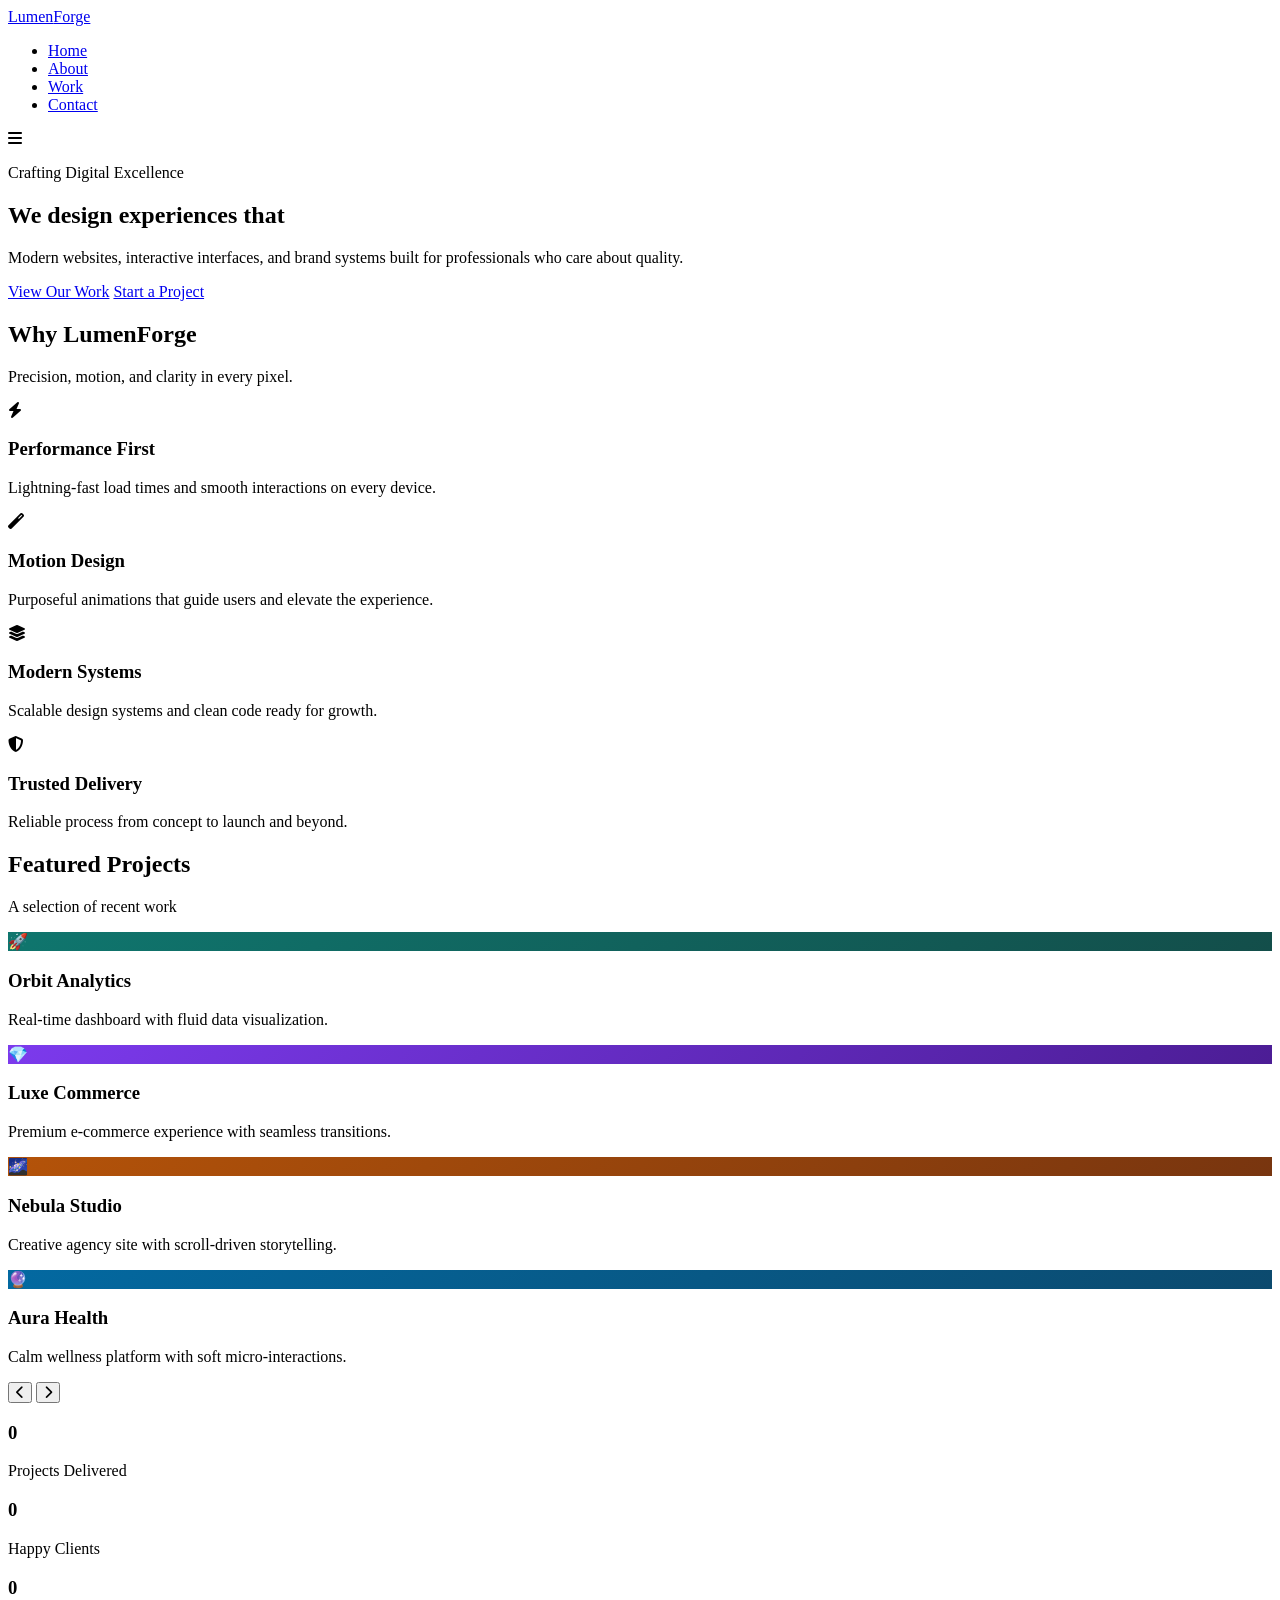
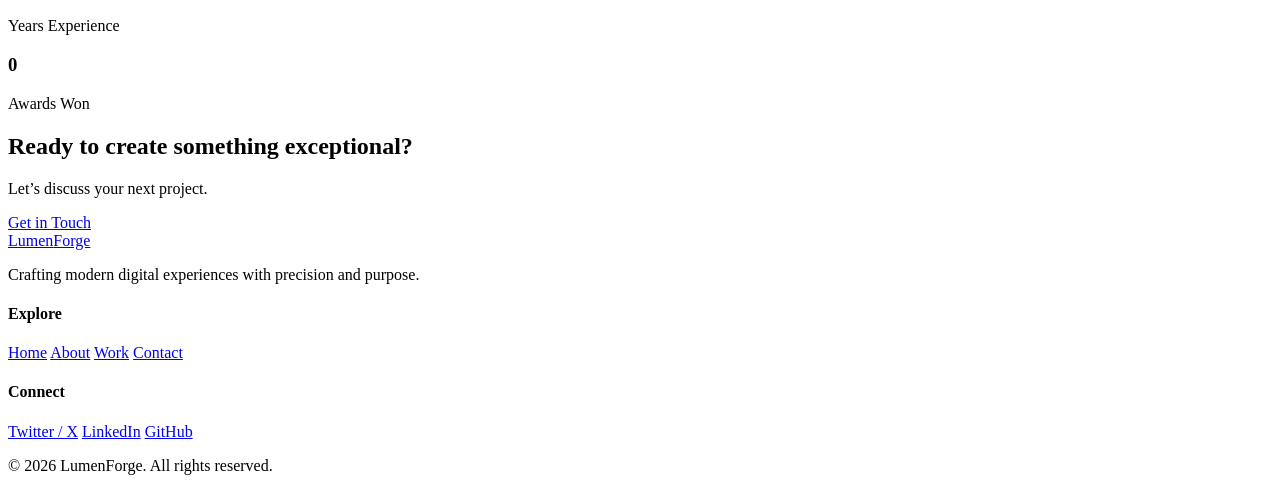
==== index.html @ b7b3cd1a "Add initial index.html file with site structure" ====
<!DOCTYPE html>
<html lang="en">
<head>
  <meta charset="UTF-8">
  <meta name="viewport" content="width=device-width, initial-scale=1.0">
  <title>LumenForge | Digital Experiences</title>
  <link rel="stylesheet" href="css/style.css">
  <link rel="stylesheet" href="https://cdnjs.cloudflare.com/ajax/libs/font-awesome/6.5.0/css/all.min.css">
  <script src="https://code.jquery.com/jquery-3.7.1.min.js"></script>
</head>
<body>

  <!-- NAVBAR -->
  <nav class="navbar">
    <div class="container nav-container">
      <a href="index.html" class="logo">Lumen<span>Forge</span></a>
      <ul class="nav-links">
        <li><a href="index.html" class="active">Home</a></li>
        <li><a href="about.html">About</a></li>
        <li><a href="work.html">Work</a></li>
        <li><a href="contact.html">Contact</a></li>
      </ul>
      <div class="hamburger"><i class="fas fa-bars"></i></div>
    </div>
  </nav>

  <!-- HERO -->
  <section class="hero">
    <div class="hero-bg"></div>
    <div class="container hero-content">
      <p class="hero-badge">Crafting Digital Excellence</p>
      <h1 class="typing-text">We design experiences that <span id="typed"></span></h1>
      <p class="hero-sub">Modern websites, interactive interfaces, and brand systems built for professionals who care about quality.</p>
      <div class="hero-btns">
        <a href="work.html" class="btn btn-primary">View Our Work</a>
        <a href="contact.html" class="btn btn-outline">Start a Project</a>
      </div>
    </div>
  </section>

  <!-- FEATURES -->
  <section class="features section">
    <div class="container">
      <div class="section-header">
        <h2>Why LumenForge</h2>
        <p>Precision, motion, and clarity in every pixel.</p>
      </div>
      <div class="features-grid">
        <div class="feature-card" data-aos>
          <div class="icon"><i class="fas fa-bolt"></i></div>
          <h3>Performance First</h3>
          <p>Lightning-fast load times and smooth interactions on every device.</p>
        </div>
        <div class="feature-card" data-aos>
          <div class="icon"><i class="fas fa-magic"></i></div>
          <h3>Motion Design</h3>
          <p>Purposeful animations that guide users and elevate the experience.</p>
        </div>
        <div class="feature-card" data-aos>
          <div class="icon"><i class="fas fa-layer-group"></i></div>
          <h3>Modern Systems</h3>
          <p>Scalable design systems and clean code ready for growth.</p>
        </div>
        <div class="feature-card" data-aos>
          <div class="icon"><i class="fas fa-shield-alt"></i></div>
          <h3>Trusted Delivery</h3>
          <p>Reliable process from concept to launch and beyond.</p>
        </div>
      </div>
    </div>
  </section>

  <!-- CAROUSEL 1 - Featured Work -->
  <section class="carousel-section section">
    <div class="container">
      <div class="section-header">
        <h2>Featured Projects</h2>
        <p>A selection of recent work</p>
      </div>
      <div class="carousel-wrapper">
        <div class="carousel" id="homeCarousel">
          <div class="carousel-track">
            <div class="carousel-slide">
              <div class="slide-img" style="background: linear-gradient(135deg,#0f766e,#134e4a);">🚀</div>
              <div class="slide-content">
                <h3>Orbit Analytics</h3>
                <p>Real-time dashboard with fluid data visualization.</p>
              </div>
            </div>
            <div class="carousel-slide">
              <div class="slide-img" style="background: linear-gradient(135deg,#7c3aed,#4c1d95);">💎</div>
              <div class="slide-content">
                <h3>Luxe Commerce</h3>
                <p>Premium e-commerce experience with seamless transitions.</p>
              </div>
            </div>
            <div class="carousel-slide">
              <div class="slide-img" style="background: linear-gradient(135deg,#b45309,#78350f);">🌌</div>
              <div class="slide-content">
                <h3>Nebula Studio</h3>
                <p>Creative agency site with scroll-driven storytelling.</p>
              </div>
            </div>
            <div class="carousel-slide">
              <div class="slide-img" style="background: linear-gradient(135deg,#0369a1,#0c4a6e);">🔮</div>
              <div class="slide-content">
                <h3>Aura Health</h3>
                <p>Calm wellness platform with soft micro-interactions.</p>
              </div>
            </div>
          </div>
        </div>
        <button class="carousel-btn prev" id="prevBtn"><i class="fas fa-chevron-left"></i></button>
        <button class="carousel-btn next" id="nextBtn"><i class="fas fa-chevron-right"></i></button>
      </div>
    </div>
  </section>

  <!-- STATS -->
  <section class="stats section">
    <div class="container stats-grid">
      <div class="stat-item">
        <h3 class="counter" data-target="120">0</h3>
        <p>Projects Delivered</p>
      </div>
      <div class="stat-item">
        <h3 class="counter" data-target="48">0</h3>
        <p>Happy Clients</p>
      </div>
      <div class="stat-item">
        <h3 class="counter" data-target="8">0</h3>
        <p>Years Experience</p>
      </div>
      <div class="stat-item">
        <h3 class="counter" data-target="24">0</h3>
        <p>Awards Won</p>
      </div>
    </div>
  </section>

  <!-- CTA -->
  <section class="cta section">
    <div class="container">
      <h2>Ready to create something exceptional?</h2>
      <p>Let’s discuss your next project.</p>
      <a href="contact.html" class="btn btn-primary">Get in Touch</a>
    </div>
  </section>

  <!-- FOOTER -->
  <footer class="footer">
    <div class="container footer-grid">
      <div>
        <a href="index.html" class="logo">Lumen<span>Forge</span></a>
        <p>Crafting modern digital experiences with precision and purpose.</p>
      </div>
      <div>
        <h4>Explore</h4>
        <a href="index.html">Home</a>
        <a href="about.html">About</a>
        <a href="work.html">Work</a>
        <a href="contact.html">Contact</a>
      </div>
      <div>
        <h4>Connect</h4>
        <a href="#">Twitter / X</a>
        <a href="#">LinkedIn</a>
        <a href="#">GitHub</a>
      </div>
    </div>
    <div class="footer-bottom">
      <p>© 2026 LumenForge. All rights reserved.</p>
    </div>
  </footer>

  <script src="js/main.js"></script>
</body>
</html>
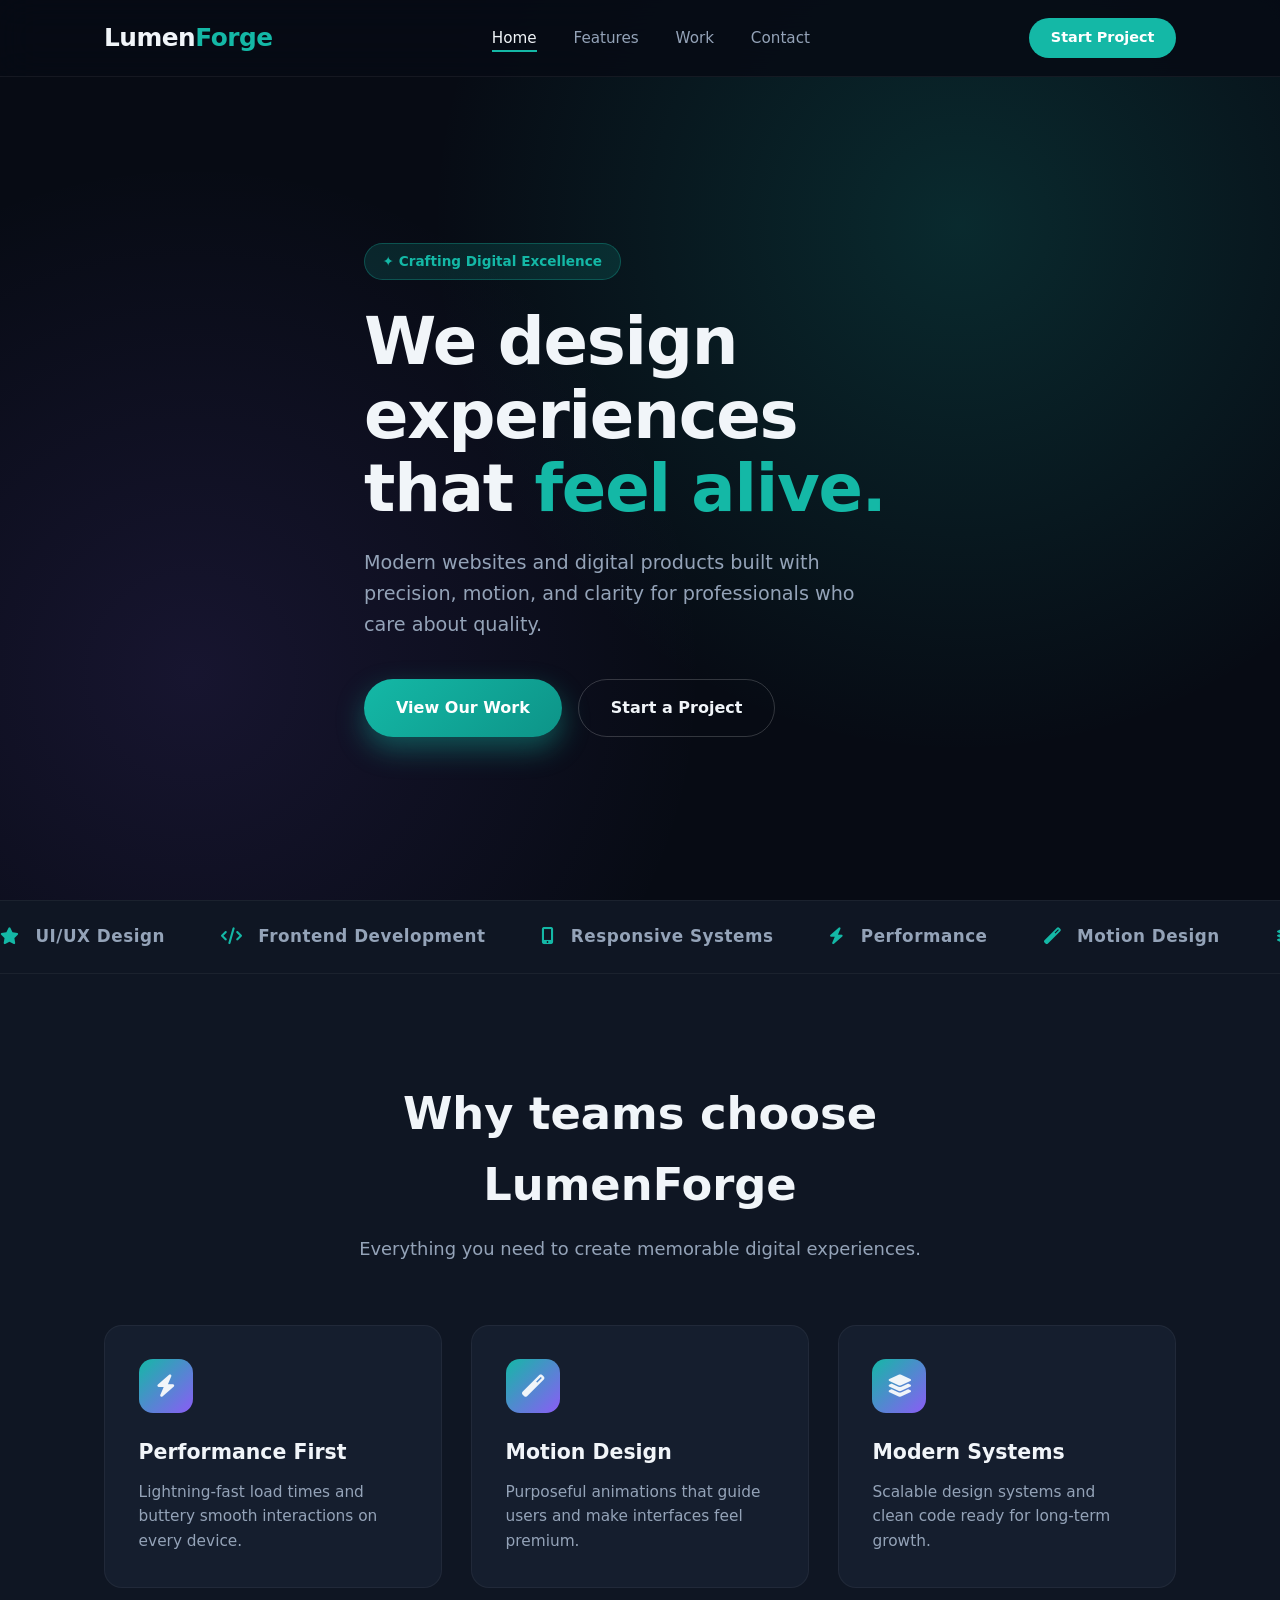
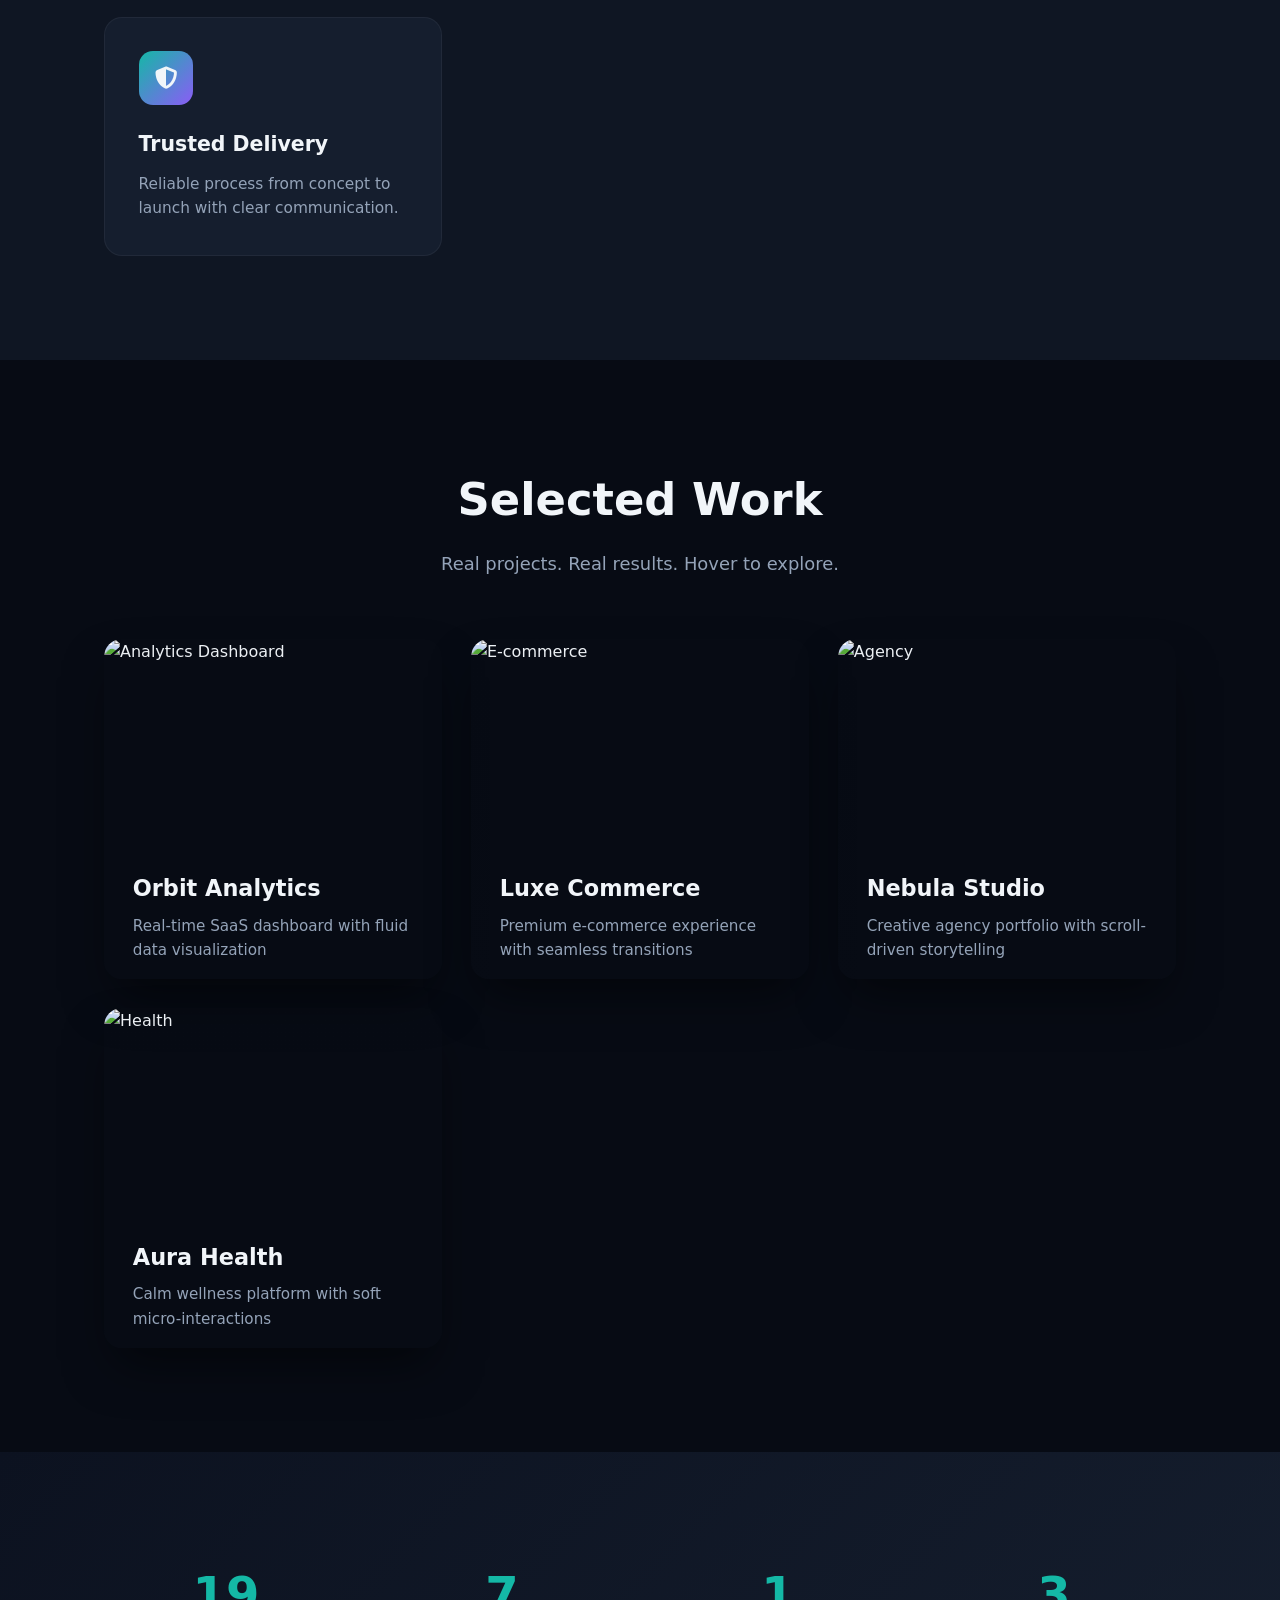
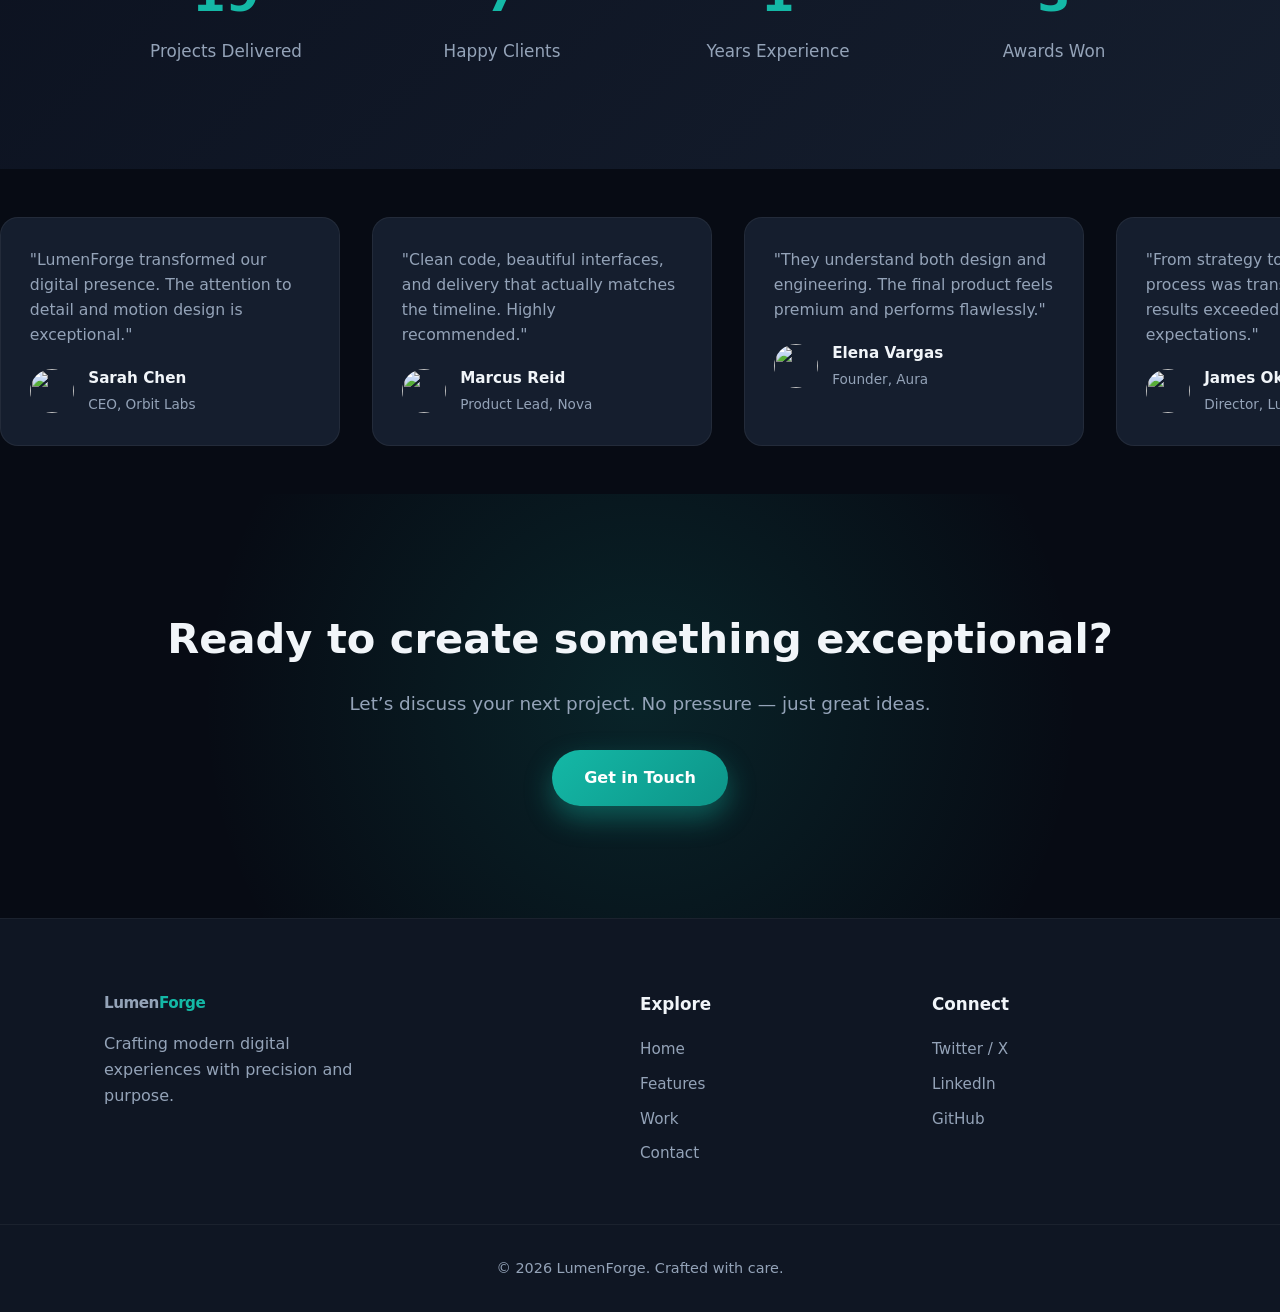
==== commit 8f0003a4: "Refactor index.html for improved layout and content Updated navbar links to use anchor tags and adde" ====
--- a/index.html
+++ b/index.html
@@ -4,114 +4,392 @@
   <meta charset="UTF-8">
   <meta name="viewport" content="width=device-width, initial-scale=1.0">
   <title>LumenForge | Digital Experiences</title>
-  <link rel="stylesheet" href="css/style.css">
   <link rel="stylesheet" href="https://cdnjs.cloudflare.com/ajax/libs/font-awesome/6.5.0/css/all.min.css">
   <script src="https://code.jquery.com/jquery-3.7.1.min.js"></script>
+  <style>
+    /* ===== RESET & VARIABLES ===== */
+    * { margin: 0; padding: 0; box-sizing: border-box; }
+    :root {
+      --bg: #070b14;
+      --bg-alt: #0f1623;
+      --card: #151e2e;
+      --text: #f1f5f9;
+      --muted: #94a3b8;
+      --primary: #14b8a6;
+      --primary-dark: #0f766e;
+      --accent: #f59e0b;
+      --purple: #8b5cf6;
+      --radius: 18px;
+      --shadow: 0 25px 50px -12px rgba(0,0,0,0.55);
+      --transition: all 0.4s cubic-bezier(0.4, 0, 0.2, 1);
+    }
+    html { scroll-behavior: smooth; }
+    body {
+      font-family: 'Segoe UI', system-ui, -apple-system, sans-serif;
+      background: var(--bg);
+      color: var(--text);
+      line-height: 1.6;
+      overflow-x: hidden;
+    }
+    .container { max-width: 1200px; margin: 0 auto; padding: 0 5%; }
+    a { text-decoration: none; color: inherit; }
+    img { max-width: 100%; display: block; }
+
+    /* ===== NAVBAR ===== */
+    .navbar {
+      position: fixed; top: 0; width: 100%; z-index: 1000;
+      background: rgba(7,11,20,0.85); backdrop-filter: blur(18px);
+      border-bottom: 1px solid rgba(255,255,255,0.06);
+      padding: 1.1rem 0; transition: var(--transition);
+    }
+    .nav-container { display: flex; justify-content: space-between; align-items: center; }
+    .logo { font-size: 1.55rem; font-weight: 700; letter-spacing: -0.5px; }
+    .logo span { color: var(--primary); }
+    .nav-links { display: flex; gap: 2.3rem; list-style: none; }
+    .nav-links a {
+      color: var(--muted); font-weight: 500; transition: var(--transition);
+      position: relative; font-size: 0.95rem;
+    }
+    .nav-links a:hover, .nav-links a.active { color: var(--text); }
+    .nav-links a::after {
+      content: ''; position: absolute; bottom: -5px; left: 0;
+      width: 0; height: 2px; background: var(--primary); transition: width 0.3s ease;
+    }
+    .nav-links a:hover::after, .nav-links a.active::after { width: 100%; }
+    .nav-cta {
+      background: var(--primary); color: #fff; padding: 0.55rem 1.35rem;
+      border-radius: 50px; font-weight: 600; font-size: 0.9rem;
+      transition: var(--transition);
+    }
+    .nav-cta:hover { background: var(--primary-dark); transform: translateY(-2px); }
+
+    /* ===== HERO ===== */
+    .hero {
+      min-height: 100vh; display: flex; align-items: center;
+      position: relative; overflow: hidden; padding-top: 80px;
+    }
+    .hero-bg {
+      position: absolute; inset: 0;
+      background: 
+        radial-gradient(circle at 75% 25%, rgba(20,184,166,0.18), transparent 45%),
+        radial-gradient(circle at 15% 75%, rgba(139,92,246,0.12), transparent 40%);
+    }
+    .hero-content { position: relative; z-index: 2; max-width: 680px; }
+    .hero-badge {
+      display: inline-block; background: rgba(20,184,166,0.15); color: var(--primary);
+      padding: 0.4rem 1.1rem; border-radius: 50px; font-size: 0.85rem; font-weight: 600;
+      margin-bottom: 1.6rem; border: 1px solid rgba(20,184,166,0.3);
+      animation: fadeUp 0.8s ease forwards;
+    }
+    .hero h1 {
+      font-size: clamp(2.7rem, 6vw, 4.1rem); font-weight: 800; line-height: 1.12;
+      margin-bottom: 1.4rem; letter-spacing: -1.2px;
+      animation: fadeUp 0.8s ease 0.15s forwards; opacity: 0;
+    }
+    .hero h1 span { color: var(--primary); }
+    .hero-sub {
+      font-size: 1.2rem; color: var(--muted); margin-bottom: 2.4rem; max-width: 520px;
+      animation: fadeUp 0.8s ease 0.3s forwards; opacity: 0;
+    }
+    .hero-btns {
+      display: flex; gap: 1rem; flex-wrap: wrap;
+      animation: fadeUp 0.8s ease 0.45s forwards; opacity: 0;
+    }
+    .btn {
+      display: inline-flex; align-items: center; gap: 0.5rem;
+      padding: 0.95rem 2rem; border-radius: 50px; font-weight: 600;
+      font-size: 1rem; transition: var(--transition); border: none; cursor: pointer;
+    }
+    .btn-primary {
+      background: linear-gradient(135deg, var(--primary), #0d9488);
+      color: #fff; box-shadow: 0 12px 28px rgba(20,184,166,0.4);
+    }
+    .btn-primary:hover { transform: translateY(-4px); box-shadow: 0 18px 35px rgba(20,184,166,0.5); }
+    .btn-outline {
+      background: transparent; color: var(--text);
+      border: 1.5px solid rgba(255,255,255,0.18);
+    }
+    .btn-outline:hover { border-color: var(--primary); color: var(--primary); transform: translateY(-4px); }
+
+    /* ===== MARQUEE ===== */
+    .marquee-section {
+      background: var(--bg-alt); padding: 1.4rem 0; overflow: hidden;
+      border-top: 1px solid rgba(255,255,255,0.05);
+      border-bottom: 1px solid rgba(255,255,255,0.05);
+    }
+    .marquee {
+      display: flex; white-space: nowrap; animation: marquee 28s linear infinite;
+    }
+    .marquee span {
+      font-size: 1.05rem; font-weight: 600; color: var(--muted);
+      margin-right: 3.5rem; letter-spacing: 0.5px;
+    }
+    .marquee span i { color: var(--primary); margin-right: 0.6rem; }
+    @keyframes marquee {
+      0% { transform: translateX(0); }
+      100% { transform: translateX(-50%); }
+    }
+
+    /* ===== SECTIONS ===== */
+    .section { padding: 6.5rem 0; }
+    .section-header { text-align: center; max-width: 620px; margin: 0 auto 3.8rem; }
+    .section-header h2 { font-size: clamp(2rem, 4vw, 2.8rem); margin-bottom: 0.9rem; }
+    .section-header p { color: var(--muted); font-size: 1.12rem; }
+
+    /* ===== FEATURES ===== */
+    .features { background: var(--bg-alt); }
+    .features-grid {
+      display: grid; grid-template-columns: repeat(auto-fit, minmax(260px, 1fr)); gap: 1.8rem;
+    }
+    .feature-card {
+      background: var(--card); padding: 2.1rem; border-radius: var(--radius);
+      border: 1px solid rgba(255,255,255,0.05); transition: var(--transition);
+      position: relative; overflow: hidden;
+    }
+    .feature-card::before {
+      content: ''; position: absolute; inset: 0;
+      background: linear-gradient(135deg, rgba(20,184,166,0.08), transparent);
+      opacity: 0; transition: opacity 0.4s;
+    }
+    .feature-card:hover {
+      transform: translateY(-12px); border-color: rgba(20,184,166,0.4);
+      box-shadow: var(--shadow);
+    }
+    .feature-card:hover::before { opacity: 1; }
+    .feature-card .icon {
+      width: 54px; height: 54px; background: linear-gradient(135deg, var(--primary), var(--purple));
+      border-radius: 14px; display: flex; align-items: center; justify-content: center;
+      font-size: 1.4rem; margin-bottom: 1.4rem;
+    }
+    .feature-card h3 { margin-bottom: 0.7rem; font-size: 1.28rem; }
+    .feature-card p { color: var(--muted); font-size: 0.96rem; }
+
+    /* ===== PROJECTS WITH IMAGE HOVER ===== */
+    .projects-grid {
+      display: grid; grid-template-columns: repeat(auto-fit, minmax(300px, 1fr)); gap: 1.8rem;
+    }
+    .project-card {
+      border-radius: var(--radius); overflow: hidden; position: relative;
+      height: 340px; cursor: pointer; box-shadow: var(--shadow);
+    }
+    .project-card img {
+      width: 100%; height: 100%; object-fit: cover;
+      transition: transform 0.7s cubic-bezier(0.4, 0, 0.2, 1);
+    }
+    .project-card:hover img { transform: scale(1.12); }
+    .project-overlay {
+      position: absolute; inset: 0;
+      background: linear-gradient(to top, rgba(7,11,20,0.92) 0%, rgba(7,11,20,0.3) 50%, transparent 100%);
+      display: flex; flex-direction: column; justify-content: flex-end;
+      padding: 1.8rem; transition: var(--transition);
+    }
+    .project-card:hover .project-overlay {
+      background: linear-gradient(to top, rgba(7,11,20,0.95) 0%, rgba(20,184,166,0.25) 60%, transparent 100%);
+    }
+    .project-overlay h3 { font-size: 1.4rem; margin-bottom: 0.4rem; transform: translateY(12px); transition: var(--transition); }
+    .project-overlay p { color: var(--muted); font-size: 0.95rem; transform: translateY(12px); transition: var(--transition); }
+    .project-card:hover .project-overlay h3,
+    .project-card:hover .project-overlay p { transform: translateY(0); }
+
+    /* ===== STATS ===== */
+    .stats {
+      background: linear-gradient(135deg, #0c1220, #151e2e);
+      position: relative; overflow: hidden;
+    }
+    .stats-grid {
+      display: grid; grid-template-columns: repeat(4, 1fr); gap: 2rem; text-align: center;
+    }
+    .stat-item h3 {
+      font-size: 3rem; color: var(--primary); margin-bottom: 0.35rem;
+      font-weight: 800;
+    }
+    .stat-item p { color: var(--muted); font-size: 1.05rem; }
+
+    /* ===== TESTIMONIAL MARQUEE ===== */
+    .testimonial-marquee {
+      background: var(--bg); padding: 3rem 0; overflow: hidden;
+    }
+    .testimonial-track {
+      display: flex; gap: 2rem; animation: marquee 40s linear infinite;
+    }
+    .testimonial-card {
+      min-width: 340px; background: var(--card); padding: 1.8rem;
+      border-radius: var(--radius); border: 1px solid rgba(255,255,255,0.06);
+    }
+    .testimonial-card p { color: var(--muted); margin-bottom: 1.2rem; font-size: 0.98rem; }
+    .testimonial-author { display: flex; align-items: center; gap: 0.9rem; }
+    .testimonial-author img {
+      width: 44px; height: 44px; border-radius: 50%; object-fit: cover;
+    }
+    .testimonial-author strong { display: block; font-size: 0.95rem; }
+    .testimonial-author span { color: var(--muted); font-size: 0.85rem; }
+
+    /* ===== CTA ===== */
+    .cta {
+      text-align: center;
+      background: radial-gradient(circle at center, rgba(20,184,166,0.14), transparent 65%);
+      padding: 7rem 0;
+    }
+    .cta h2 { font-size: 2.6rem; margin-bottom: 1rem; }
+    .cta p { color: var(--muted); margin-bottom: 2rem; font-size: 1.15rem; }
+
+    /* ===== FOOTER ===== */
+    .footer {
+      background: var(--bg-alt); padding: 4.5rem 0 2rem;
+      border-top: 1px solid rgba(255,255,255,0.05);
+    }
+    .footer-grid {
+      display: grid; grid-template-columns: 2fr 1fr 1fr; gap: 3rem; margin-bottom: 3rem;
+    }
+    .footer h4 { margin-bottom: 1.2rem; font-size: 1.05rem; }
+    .footer a {
+      display: block; color: var(--muted); margin-bottom: 0.65rem;
+      transition: var(--transition); font-size: 0.95rem;
+    }
+    .footer a:hover { color: var(--primary); }
+    .footer-bottom {
+      text-align: center; padding-top: 2rem;
+      border-top: 1px solid rgba(255,255,255,0.05);
+      color: var(--muted); font-size: 0.9rem;
+    }
+
+    /* ===== ANIMATIONS ===== */
+    @keyframes fadeUp {
+      from { opacity: 0; transform: translateY(35px); }
+      to { opacity: 1; transform: translateY(0); }
+    }
+    .fade-up { opacity: 0; transform: translateY(40px); transition: 0.8s ease; }
+    .fade-up.visible { opacity: 1; transform: translateY(0); }
+
+    /* ===== RESPONSIVE ===== */
+    @media (max-width: 900px) {
+      .nav-links { display: none; }
+      .stats-grid { grid-template-columns: repeat(2, 1fr); gap: 2.5rem; }
+      .footer-grid { grid-template-columns: 1fr 1fr; }
+    }
+    @media (max-width: 600px) {
+      .stats-grid { grid-template-columns: 1fr; }
+      .footer-grid { grid-template-columns: 1fr; }
+      .project-card { height: 280px; }
+    }
+  </style>
 </head>
 <body>
 
   <!-- NAVBAR -->
   <nav class="navbar">
     <div class="container nav-container">
-      <a href="index.html" class="logo">Lumen<span>Forge</span></a>
+      <a href="#" class="logo">Lumen<span>Forge</span></a>
       <ul class="nav-links">
-        <li><a href="index.html" class="active">Home</a></li>
-        <li><a href="about.html">About</a></li>
-        <li><a href="work.html">Work</a></li>
-        <li><a href="contact.html">Contact</a></li>
+        <li><a href="#home" class="active">Home</a></li>
+        <li><a href="#features">Features</a></li>
+        <li><a href="#work">Work</a></li>
+        <li><a href="#contact">Contact</a></li>
       </ul>
-      <div class="hamburger"><i class="fas fa-bars"></i></div>
+      <a href="#contact" class="nav-cta">Start Project</a>
     </div>
   </nav>
 
   <!-- HERO -->
-  <section class="hero">
+  <section class="hero" id="home">
     <div class="hero-bg"></div>
     <div class="container hero-content">
-      <p class="hero-badge">Crafting Digital Excellence</p>
-      <h1 class="typing-text">We design experiences that <span id="typed"></span></h1>
-      <p class="hero-sub">Modern websites, interactive interfaces, and brand systems built for professionals who care about quality.</p>
+      <div class="hero-badge">✦ Crafting Digital Excellence</div>
+      <h1>We design experiences that <span id="typed"></span></h1>
+      <p class="hero-sub">Modern websites and digital products built with precision, motion, and clarity for professionals who care about quality.</p>
       <div class="hero-btns">
-        <a href="work.html" class="btn btn-primary">View Our Work</a>
-        <a href="contact.html" class="btn btn-outline">Start a Project</a>
+        <a href="#work" class="btn btn-primary">View Our Work</a>
+        <a href="#contact" class="btn btn-outline">Start a Project</a>
       </div>
     </div>
   </section>
 
+  <!-- MARQUEE -->
+  <div class="marquee-section">
+    <div class="marquee">
+      <span><i class="fas fa-star"></i> UI/UX Design</span>
+      <span><i class="fas fa-code"></i> Frontend Development</span>
+      <span><i class="fas fa-mobile-alt"></i> Responsive Systems</span>
+      <span><i class="fas fa-bolt"></i> Performance</span>
+      <span><i class="fas fa-magic"></i> Motion Design</span>
+      <span><i class="fas fa-layer-group"></i> Design Systems</span>
+      <span><i class="fas fa-star"></i> UI/UX Design</span>
+      <span><i class="fas fa-code"></i> Frontend Development</span>
+      <span><i class="fas fa-mobile-alt"></i> Responsive Systems</span>
+      <span><i class="fas fa-bolt"></i> Performance</span>
+      <span><i class="fas fa-magic"></i> Motion Design</span>
+      <span><i class="fas fa-layer-group"></i> Design Systems</span>
+    </div>
+  </div>
+
   <!-- FEATURES -->
-  <section class="features section">
+  <section class="features section" id="features">
     <div class="container">
-      <div class="section-header">
-        <h2>Why LumenForge</h2>
-        <p>Precision, motion, and clarity in every pixel.</p>
+      <div class="section-header fade-up">
+        <h2>Why teams choose LumenForge</h2>
+        <p>Everything you need to create memorable digital experiences.</p>
       </div>
       <div class="features-grid">
-        <div class="feature-card" data-aos>
+        <div class="feature-card fade-up">
           <div class="icon"><i class="fas fa-bolt"></i></div>
           <h3>Performance First</h3>
-          <p>Lightning-fast load times and smooth interactions on every device.</p>
-        </div>
-        <div class="feature-card" data-aos>
+          <p>Lightning-fast load times and buttery smooth interactions on every device.</p>
+        </div>
+        <div class="feature-card fade-up">
           <div class="icon"><i class="fas fa-magic"></i></div>
           <h3>Motion Design</h3>
-          <p>Purposeful animations that guide users and elevate the experience.</p>
-        </div>
-        <div class="feature-card" data-aos>
+          <p>Purposeful animations that guide users and make interfaces feel premium.</p>
+        </div>
+        <div class="feature-card fade-up">
           <div class="icon"><i class="fas fa-layer-group"></i></div>
           <h3>Modern Systems</h3>
-          <p>Scalable design systems and clean code ready for growth.</p>
-        </div>
-        <div class="feature-card" data-aos>
+          <p>Scalable design systems and clean code ready for long-term growth.</p>
+        </div>
+        <div class="feature-card fade-up">
           <div class="icon"><i class="fas fa-shield-alt"></i></div>
           <h3>Trusted Delivery</h3>
-          <p>Reliable process from concept to launch and beyond.</p>
+          <p>Reliable process from concept to launch with clear communication.</p>
         </div>
       </div>
     </div>
   </section>
 
-  <!-- CAROUSEL 1 - Featured Work -->
-  <section class="carousel-section section">
+  <!-- WORK / PROJECTS -->
+  <section class="section" id="work">
     <div class="container">
-      <div class="section-header">
-        <h2>Featured Projects</h2>
-        <p>A selection of recent work</p>
-      </div>
-      <div class="carousel-wrapper">
-        <div class="carousel" id="homeCarousel">
-          <div class="carousel-track">
-            <div class="carousel-slide">
-              <div class="slide-img" style="background: linear-gradient(135deg,#0f766e,#134e4a);">🚀</div>
-              <div class="slide-content">
-                <h3>Orbit Analytics</h3>
-                <p>Real-time dashboard with fluid data visualization.</p>
-              </div>
-            </div>
-            <div class="carousel-slide">
-              <div class="slide-img" style="background: linear-gradient(135deg,#7c3aed,#4c1d95);">💎</div>
-              <div class="slide-content">
-                <h3>Luxe Commerce</h3>
-                <p>Premium e-commerce experience with seamless transitions.</p>
-              </div>
-            </div>
-            <div class="carousel-slide">
-              <div class="slide-img" style="background: linear-gradient(135deg,#b45309,#78350f);">🌌</div>
-              <div class="slide-content">
-                <h3>Nebula Studio</h3>
-                <p>Creative agency site with scroll-driven storytelling.</p>
-              </div>
-            </div>
-            <div class="carousel-slide">
-              <div class="slide-img" style="background: linear-gradient(135deg,#0369a1,#0c4a6e);">🔮</div>
-              <div class="slide-content">
-                <h3>Aura Health</h3>
-                <p>Calm wellness platform with soft micro-interactions.</p>
-              </div>
-            </div>
-          </div>
-        </div>
-        <button class="carousel-btn prev" id="prevBtn"><i class="fas fa-chevron-left"></i></button>
-        <button class="carousel-btn next" id="nextBtn"><i class="fas fa-chevron-right"></i></button>
+      <div class="section-header fade-up">
+        <h2>Selected Work</h2>
+        <p>Real projects. Real results. Hover to explore.</p>
+      </div>
+      <div class="projects-grid">
+        <div class="project-card fade-up">
+          <img src="https://images.unsplash.com/photo-1460925895917-afdab827c52f?w=800&q=80" alt="Analytics Dashboard">
+          <div class="project-overlay">
+            <h3>Orbit Analytics</h3>
+            <p>Real-time SaaS dashboard with fluid data visualization</p>
+          </div>
+        </div>
+        <div class="project-card fade-up">
+          <img src="https://images.unsplash.com/photo-1441986300917-64674bd600d8?w=800&q=80" alt="E-commerce">
+          <div class="project-overlay">
+            <h3>Luxe Commerce</h3>
+            <p>Premium e-commerce experience with seamless transitions</p>
+          </div>
+        </div>
+        <div class="project-card fade-up">
+          <img src="https://images.unsplash.com/photo-1558655146-d09347e92766?w=800&q=80" alt="Agency">
+          <div class="project-overlay">
+            <h3>Nebula Studio</h3>
+            <p>Creative agency portfolio with scroll-driven storytelling</p>
+          </div>
+        </div>
+        <div class="project-card fade-up">
+          <img src="https://images.unsplash.com/photo-1576091160399-112ba8d25d1d?w=800&q=80" alt="Health">
+          <div class="project-overlay">
+            <h3>Aura Health</h3>
+            <p>Calm wellness platform with soft micro-interactions</p>
+          </div>
+        </div>
       </div>
     </div>
   </section>
@@ -119,31 +397,98 @@
   <!-- STATS -->
   <section class="stats section">
     <div class="container stats-grid">
-      <div class="stat-item">
+      <div class="stat-item fade-up">
         <h3 class="counter" data-target="120">0</h3>
         <p>Projects Delivered</p>
       </div>
-      <div class="stat-item">
+      <div class="stat-item fade-up">
         <h3 class="counter" data-target="48">0</h3>
         <p>Happy Clients</p>
       </div>
-      <div class="stat-item">
+      <div class="stat-item fade-up">
         <h3 class="counter" data-target="8">0</h3>
         <p>Years Experience</p>
       </div>
-      <div class="stat-item">
+      <div class="stat-item fade-up">
         <h3 class="counter" data-target="24">0</h3>
         <p>Awards Won</p>
       </div>
     </div>
   </section>
 
-  <!-- CTA -->
-  <section class="cta section">
+  <!-- TESTIMONIAL MARQUEE -->
+  <div class="testimonial-marquee">
+    <div class="testimonial-track">
+      <div class="testimonial-card">
+        <p>"LumenForge transformed our digital presence. The attention to detail and motion design is exceptional."</p>
+        <div class="testimonial-author">
+          <img src="https://images.unsplash.com/photo-1494790108377-be9c29b29330?w=100&q=80" alt="">
+          <div>
+            <strong>Sarah Chen</strong>
+            <span>CEO, Orbit Labs</span>
+          </div>
+        </div>
+      </div>
+      <div class="testimonial-card">
+        <p>"Clean code, beautiful interfaces, and delivery that actually matches the timeline. Highly recommended."</p>
+        <div class="testimonial-author">
+          <img src="https://images.unsplash.com/photo-1507003211169-0a1dd7228f2d?w=100&q=80" alt="">
+          <div>
+            <strong>Marcus Reid</strong>
+            <span>Product Lead, Nova</span>
+          </div>
+        </div>
+      </div>
+      <div class="testimonial-card">
+        <p>"They understand both design and engineering. The final product feels premium and performs flawlessly."</p>
+        <div class="testimonial-author">
+          <img src="https://images.unsplash.com/photo-1573496359142-b8d87734a5a2?w=100&q=80" alt="">
+          <div>
+            <strong>Elena Vargas</strong>
+            <span>Founder, Aura</span>
+          </div>
+        </div>
+      </div>
+      <div class="testimonial-card">
+        <p>"From strategy to launch, the process was transparent and the results exceeded our expectations."</p>
+        <div class="testimonial-author">
+          <img src="https://images.unsplash.com/photo-1472099645785-5658abf4ff4e?w=100&q=80" alt="">
+          <div>
+            <strong>James Okonkwo</strong>
+            <span>Director, Luxe Co</span>
+          </div>
+        </div>
+      </div>
+      <!-- Duplicate for seamless loop -->
+      <div class="testimonial-card">
+        <p>"LumenForge transformed our digital presence. The attention to detail and motion design is exceptional."</p>
+        <div class="testimonial-author">
+          <img src="https://images.unsplash.com/photo-1494790108377-be9c29b29330?w=100&q=80" alt="">
+          <div>
+            <strong>Sarah Chen</strong>
+            <span>CEO, Orbit Labs</span>
+          </div>
+        </div>
+      </div>
+      <div class="testimonial-card">
+        <p>"Clean code, beautiful interfaces, and delivery that actually matches the timeline. Highly recommended."</p>
+        <div class="testimonial-author">
+          <img src="https://images.unsplash.com/photo-1507003211169-0a1dd7228f2d?w=100&q=80" alt="">
+          <div>
+            <strong>Marcus Reid</strong>
+            <span>Product Lead, Nova</span>
+          </div>
+        </div>
+      </div>
+    </div>
+  </div>
+
+  <!-- CTA / CONTACT -->
+  <section class="cta section" id="contact">
     <div class="container">
-      <h2>Ready to create something exceptional?</h2>
-      <p>Let’s discuss your next project.</p>
-      <a href="contact.html" class="btn btn-primary">Get in Touch</a>
+      <h2 class="fade-up">Ready to create something exceptional?</h2>
+      <p class="fade-up">Let’s discuss your next project. No pressure — just great ideas.</p>
+      <a href="mailto:hello@lumenforge.studio" class="btn btn-primary fade-up">Get in Touch</a>
     </div>
   </section>
 
@@ -151,15 +496,15 @@
   <footer class="footer">
     <div class="container footer-grid">
       <div>
-        <a href="index.html" class="logo">Lumen<span>Forge</span></a>
-        <p>Crafting modern digital experiences with precision and purpose.</p>
+        <a href="#" class="logo">Lumen<span>Forge</span></a>
+        <p style="color:var(--muted); margin-top:1rem; max-width:280px;">Crafting modern digital experiences with precision and purpose.</p>
       </div>
       <div>
         <h4>Explore</h4>
-        <a href="index.html">Home</a>
-        <a href="about.html">About</a>
-        <a href="work.html">Work</a>
-        <a href="contact.html">Contact</a>
+        <a href="#home">Home</a>
+        <a href="#features">Features</a>
+        <a href="#work">Work</a>
+        <a href="#contact">Contact</a>
       </div>
       <div>
         <h4>Connect</h4>
@@ -169,10 +514,90 @@
       </div>
     </div>
     <div class="footer-bottom">
-      <p>© 2026 LumenForge. All rights reserved.</p>
+      <p>© 2026 LumenForge. Crafted with care.</p>
     </div>
   </footer>
 
-  <script src="js/main.js"></script>
+  <script>
+    $(document).ready(function () {
+
+      // Typing effect
+      const words = ["feel alive.", "convert better.", "stand out.", "inspire action."];
+      let i = 0, j = 0, current = "", isDeleting = false;
+      function type() {
+        current = words[i];
+        let display = isDeleting ? current.substring(0, j--) : current.substring(0, j++);
+        $('#typed').text(display);
+        if (!isDeleting && j === current.length + 1) {
+          isDeleting = true;
+          setTimeout(type, 1600);
+        } else if (isDeleting && j === 0) {
+          isDeleting = false;
+          i = (i + 1) % words.length;
+          setTimeout(type, 400);
+        } else {
+          setTimeout(type, isDeleting ? 45 : 95);
+        }
+      }
+      type();
+
+      // Smooth scroll for nav links
+      $('a[href^="#"]').on('click', function (e) {
+        e.preventDefault();
+        const target = $($(this).attr('href'));
+        if (target.length) {
+          $('html, body').animate({ scrollTop: target.offset().top - 70 }, 700);
+        }
+      });
+
+      // Active nav on scroll
+      $(window).on('scroll', function () {
+        const scrollPos = $(window).scrollTop() + 100;
+        $('section[id]').each(function () {
+          const top = $(this).offset().top;
+          const bottom = top + $(this).outerHeight();
+          const id = $(this).attr('id');
+          if (scrollPos >= top && scrollPos < bottom) {
+            $('.nav-links a').removeClass('active');
+            $('.nav-links a[href="#' + id + '"]').addClass('active');
+          }
+        });
+      });
+
+      // Fade-up on scroll
+      function checkVisible() {
+        $('.fade-up').each(function () {
+          const top = $(this).offset().top;
+          if (top < $(window).scrollTop() + $(window).height() - 90) {
+            $(this).addClass('visible');
+          }
+        });
+      }
+      $(window).on('scroll', checkVisible);
+      checkVisible();
+
+      // Counter animation
+      let counted = false;
+      $(window).on('scroll', function () {
+        if ($('.stats').length && !counted) {
+          const top = $('.stats').offset().top;
+          if (top < $(window).scrollTop() + $(window).height() - 120) {
+            $('.counter').each(function () {
+              const $this = $(this);
+              const target = +$this.data('target');
+              $({ count: 0 }).animate({ count: target }, {
+                duration: 2200,
+                easing: 'swing',
+                step: function () { $this.text(Math.floor(this.count)); },
+                complete: function () { $this.text(target); }
+              });
+            });
+            counted = true;
+          }
+        }
+      });
+
+    });
+  </script>
 </body>
 </html>
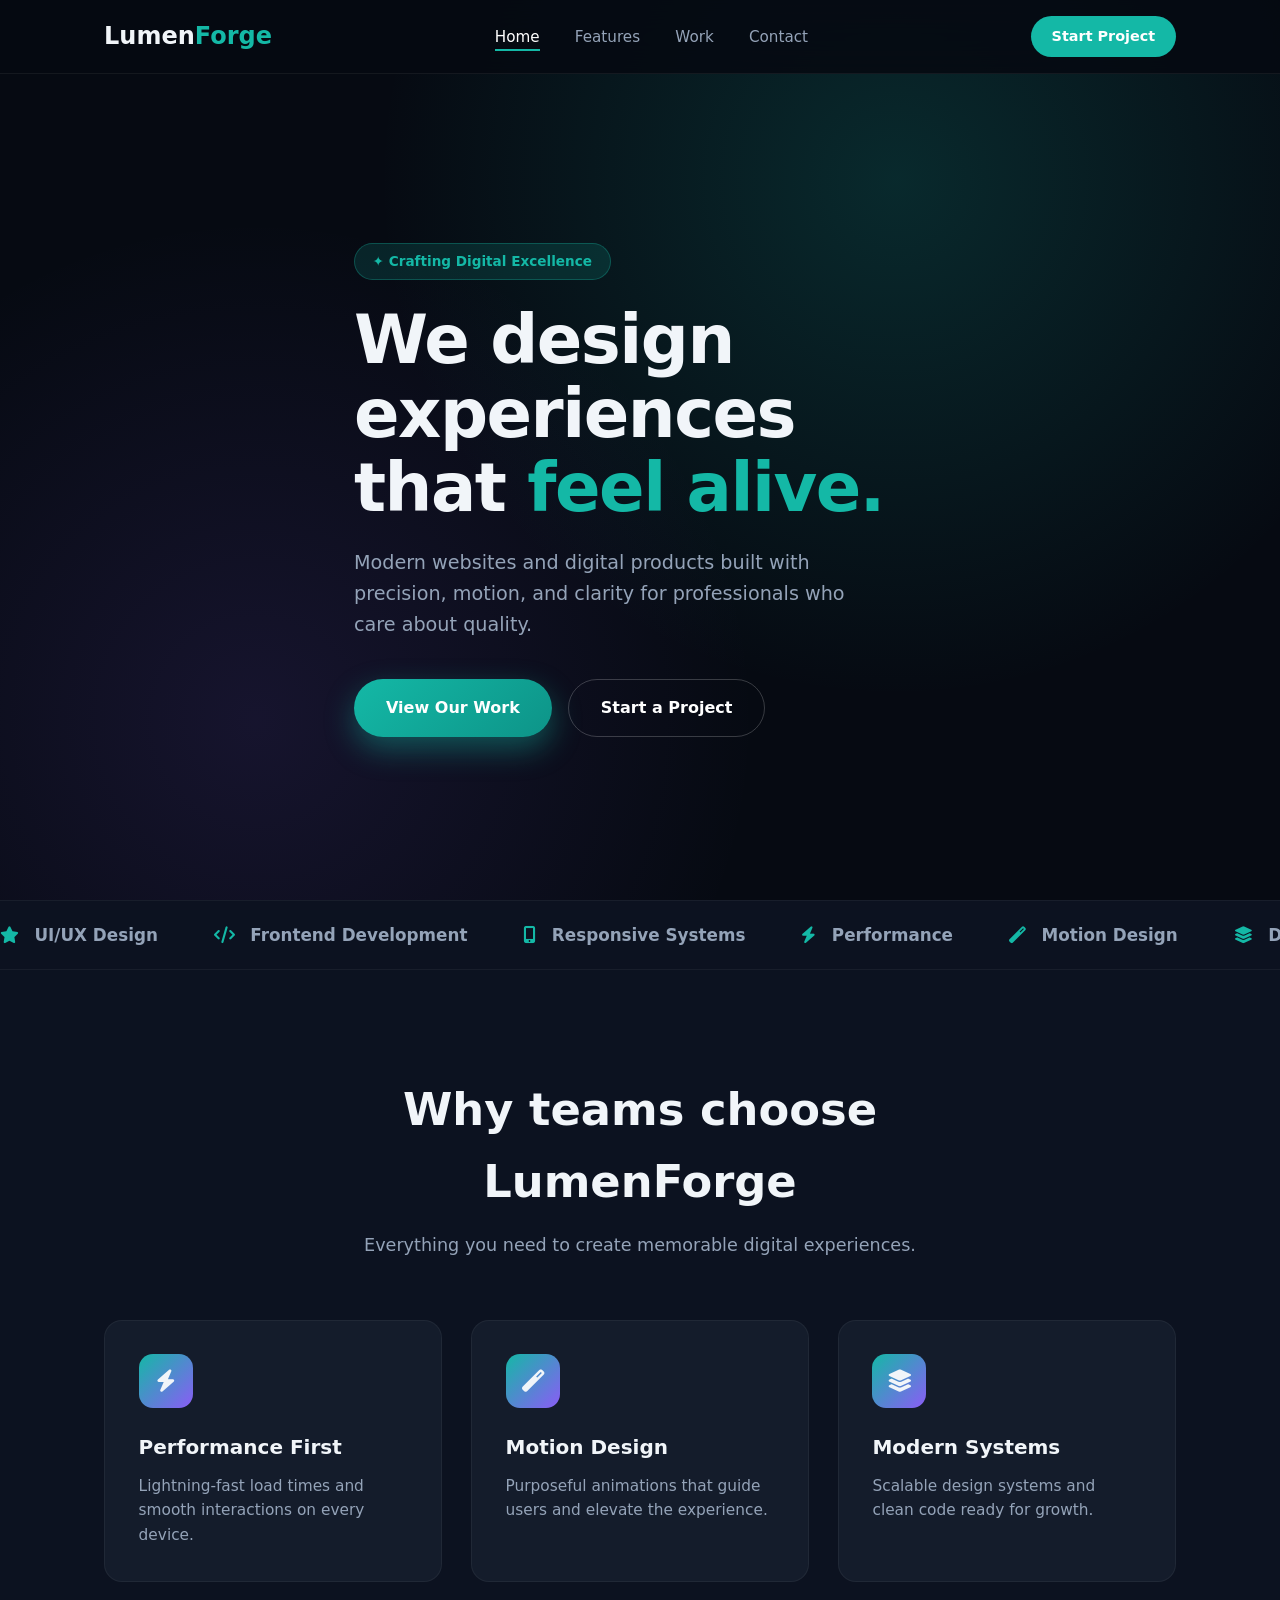
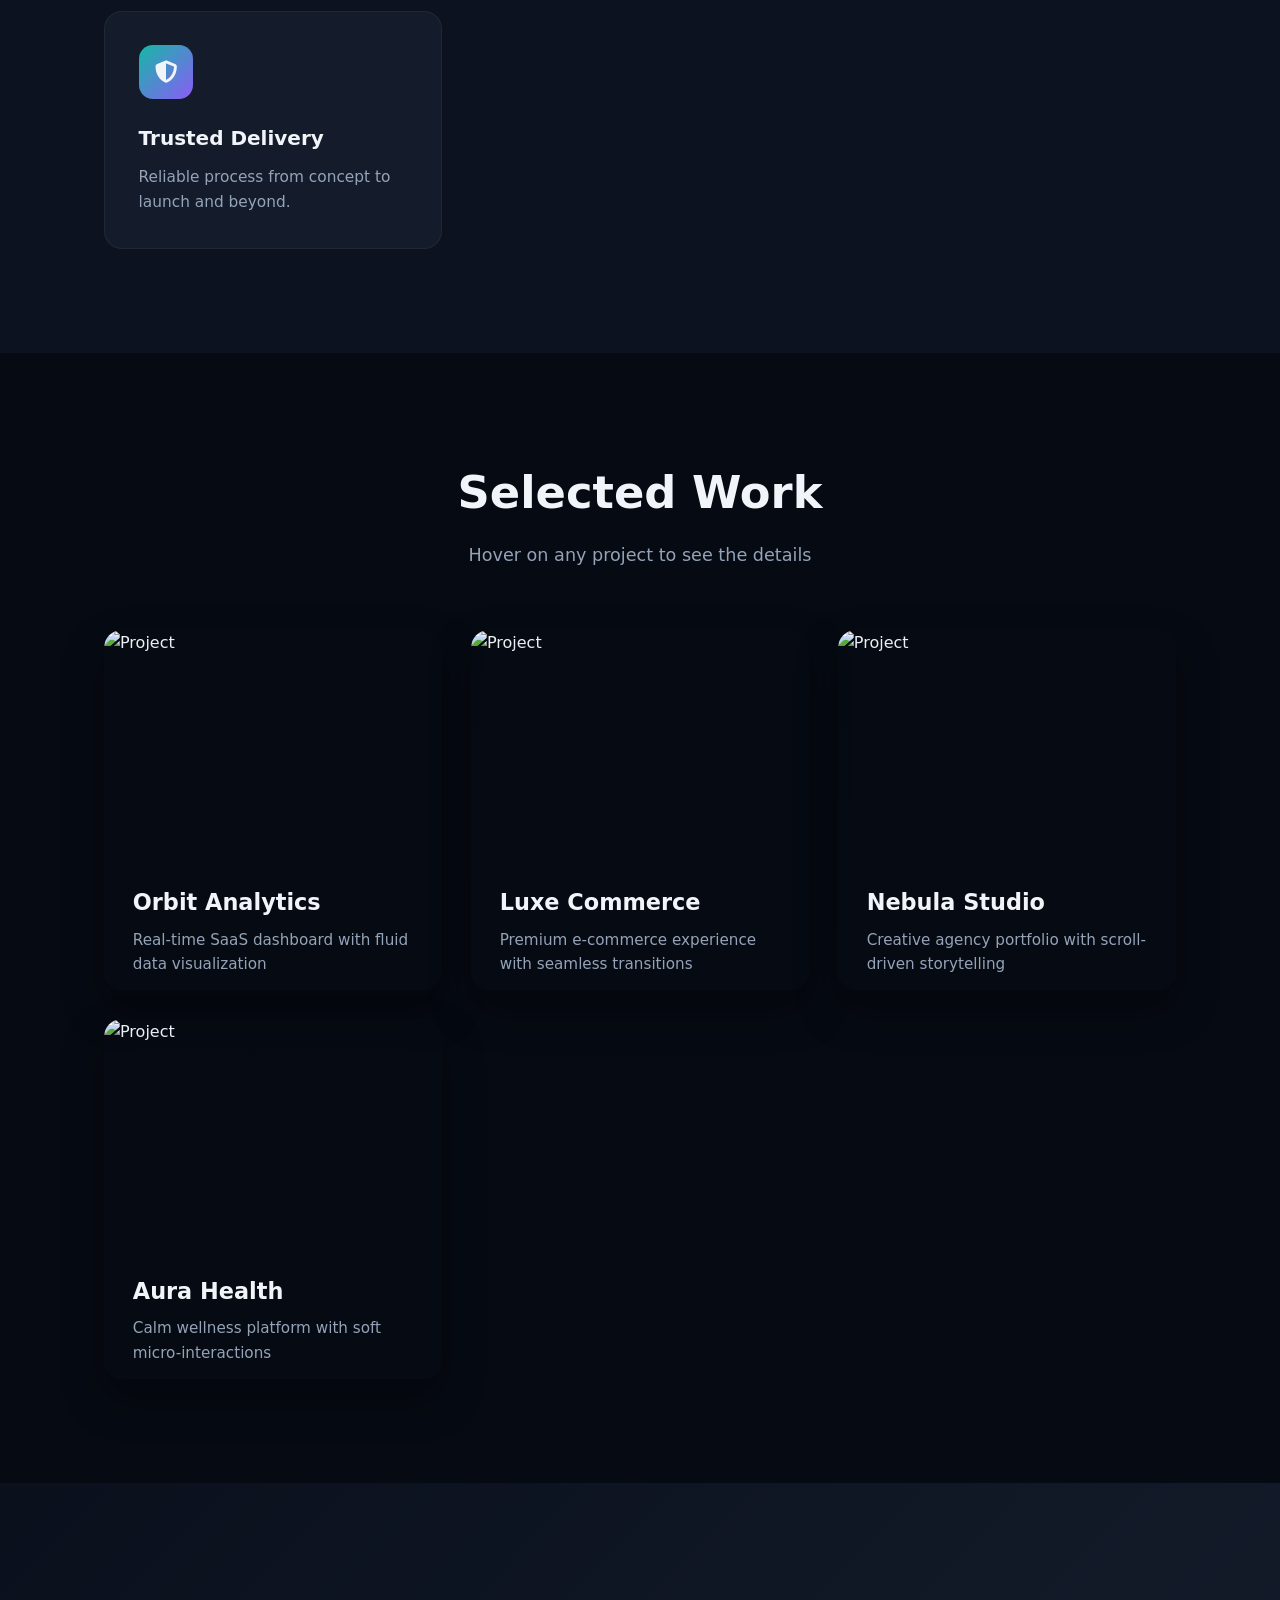
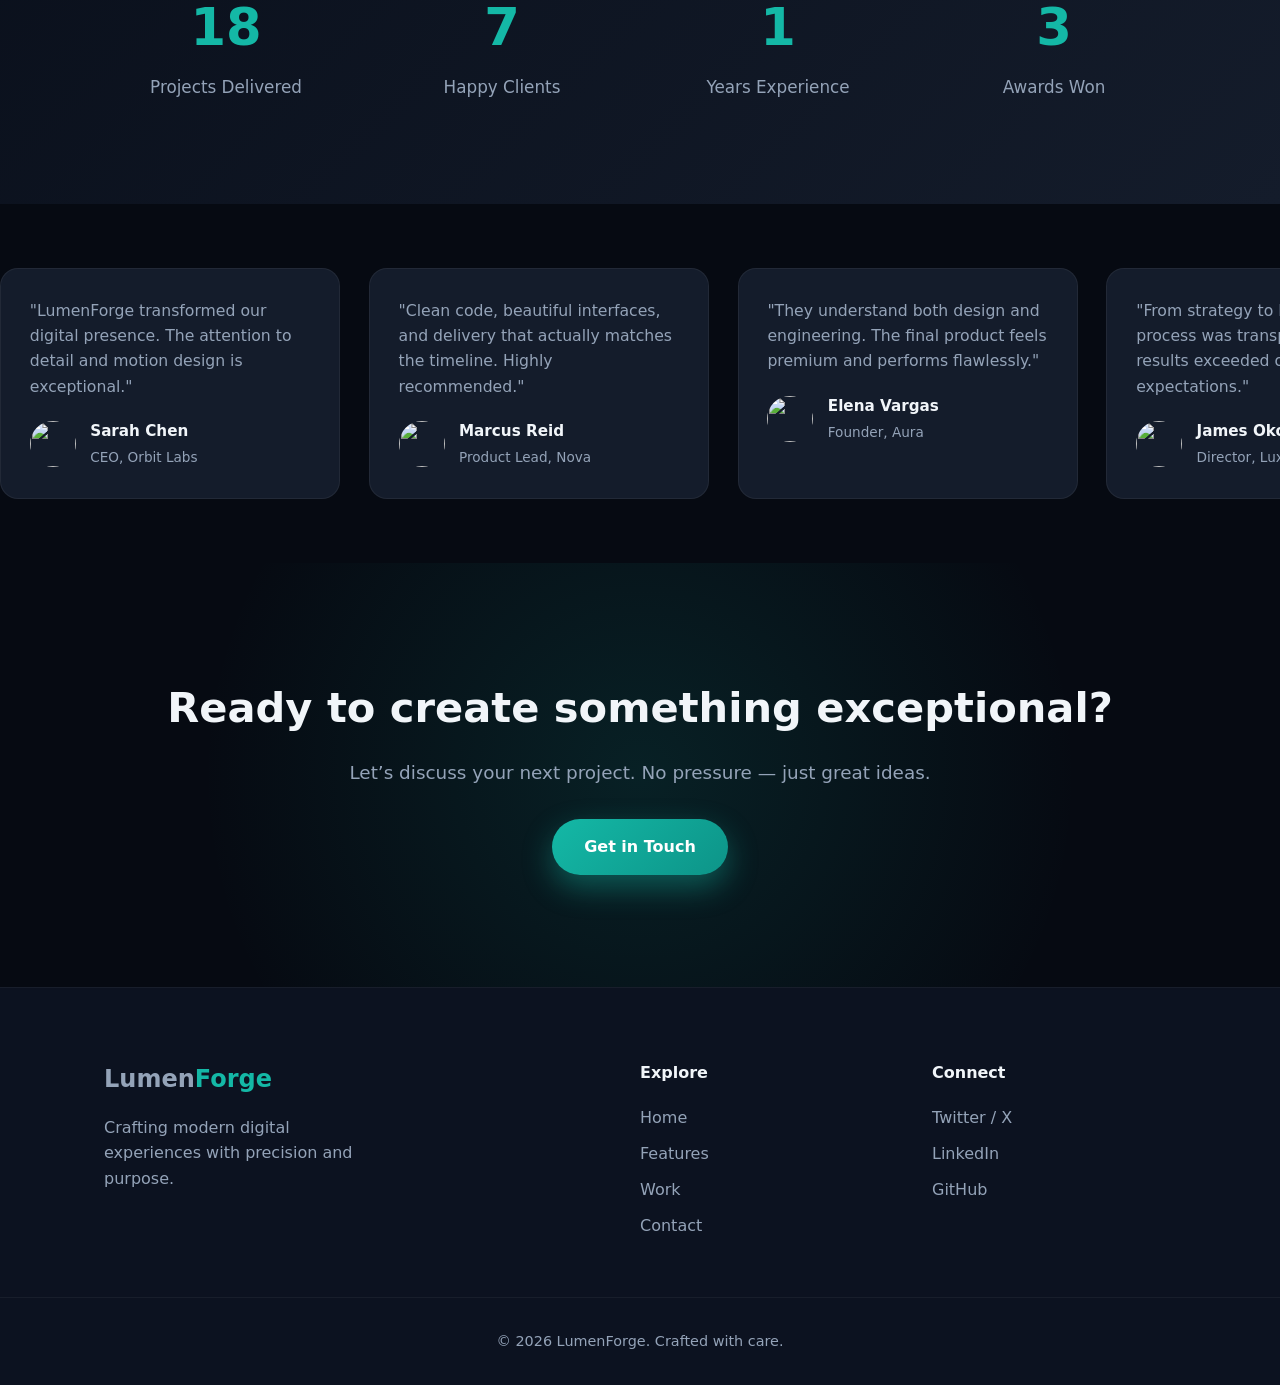
==== commit 2872e118: "Update index.html" ====
--- a/index.html
+++ b/index.html
@@ -1,603 +1,678 @@
 <!DOCTYPE html>
 <html lang="en">
 <head>
-  <meta charset="UTF-8">
-  <meta name="viewport" content="width=device-width, initial-scale=1.0">
-  <title>LumenForge | Digital Experiences</title>
-  <link rel="stylesheet" href="https://cdnjs.cloudflare.com/ajax/libs/font-awesome/6.5.0/css/all.min.css">
-  <script src="https://code.jquery.com/jquery-3.7.1.min.js"></script>
-  <style>
-    /* ===== RESET & VARIABLES ===== */
-    * { margin: 0; padding: 0; box-sizing: border-box; }
-    :root {
-      --bg: #070b14;
-      --bg-alt: #0f1623;
-      --card: #151e2e;
-      --text: #f1f5f9;
-      --muted: #94a3b8;
-      --primary: #14b8a6;
-      --primary-dark: #0f766e;
-      --accent: #f59e0b;
-      --purple: #8b5cf6;
-      --radius: 18px;
-      --shadow: 0 25px 50px -12px rgba(0,0,0,0.55);
-      --transition: all 0.4s cubic-bezier(0.4, 0, 0.2, 1);
-    }
-    html { scroll-behavior: smooth; }
-    body {
-      font-family: 'Segoe UI', system-ui, -apple-system, sans-serif;
-      background: var(--bg);
-      color: var(--text);
-      line-height: 1.6;
-      overflow-x: hidden;
-    }
-    .container { max-width: 1200px; margin: 0 auto; padding: 0 5%; }
-    a { text-decoration: none; color: inherit; }
-    img { max-width: 100%; display: block; }
-
-    /* ===== NAVBAR ===== */
-    .navbar {
-      position: fixed; top: 0; width: 100%; z-index: 1000;
-      background: rgba(7,11,20,0.85); backdrop-filter: blur(18px);
-      border-bottom: 1px solid rgba(255,255,255,0.06);
-      padding: 1.1rem 0; transition: var(--transition);
-    }
-    .nav-container { display: flex; justify-content: space-between; align-items: center; }
-    .logo { font-size: 1.55rem; font-weight: 700; letter-spacing: -0.5px; }
-    .logo span { color: var(--primary); }
-    .nav-links { display: flex; gap: 2.3rem; list-style: none; }
-    .nav-links a {
-      color: var(--muted); font-weight: 500; transition: var(--transition);
-      position: relative; font-size: 0.95rem;
-    }
-    .nav-links a:hover, .nav-links a.active { color: var(--text); }
-    .nav-links a::after {
-      content: ''; position: absolute; bottom: -5px; left: 0;
-      width: 0; height: 2px; background: var(--primary); transition: width 0.3s ease;
-    }
-    .nav-links a:hover::after, .nav-links a.active::after { width: 100%; }
-    .nav-cta {
-      background: var(--primary); color: #fff; padding: 0.55rem 1.35rem;
-      border-radius: 50px; font-weight: 600; font-size: 0.9rem;
-      transition: var(--transition);
-    }
-    .nav-cta:hover { background: var(--primary-dark); transform: translateY(-2px); }
-
-    /* ===== HERO ===== */
-    .hero {
-      min-height: 100vh; display: flex; align-items: center;
-      position: relative; overflow: hidden; padding-top: 80px;
-    }
-    .hero-bg {
-      position: absolute; inset: 0;
-      background: 
-        radial-gradient(circle at 75% 25%, rgba(20,184,166,0.18), transparent 45%),
-        radial-gradient(circle at 15% 75%, rgba(139,92,246,0.12), transparent 40%);
-    }
-    .hero-content { position: relative; z-index: 2; max-width: 680px; }
-    .hero-badge {
-      display: inline-block; background: rgba(20,184,166,0.15); color: var(--primary);
-      padding: 0.4rem 1.1rem; border-radius: 50px; font-size: 0.85rem; font-weight: 600;
-      margin-bottom: 1.6rem; border: 1px solid rgba(20,184,166,0.3);
-      animation: fadeUp 0.8s ease forwards;
-    }
-    .hero h1 {
-      font-size: clamp(2.7rem, 6vw, 4.1rem); font-weight: 800; line-height: 1.12;
-      margin-bottom: 1.4rem; letter-spacing: -1.2px;
-      animation: fadeUp 0.8s ease 0.15s forwards; opacity: 0;
-    }
-    .hero h1 span { color: var(--primary); }
-    .hero-sub {
-      font-size: 1.2rem; color: var(--muted); margin-bottom: 2.4rem; max-width: 520px;
-      animation: fadeUp 0.8s ease 0.3s forwards; opacity: 0;
-    }
-    .hero-btns {
-      display: flex; gap: 1rem; flex-wrap: wrap;
-      animation: fadeUp 0.8s ease 0.45s forwards; opacity: 0;
-    }
-    .btn {
-      display: inline-flex; align-items: center; gap: 0.5rem;
-      padding: 0.95rem 2rem; border-radius: 50px; font-weight: 600;
-      font-size: 1rem; transition: var(--transition); border: none; cursor: pointer;
-    }
-    .btn-primary {
-      background: linear-gradient(135deg, var(--primary), #0d9488);
-      color: #fff; box-shadow: 0 12px 28px rgba(20,184,166,0.4);
-    }
-    .btn-primary:hover { transform: translateY(-4px); box-shadow: 0 18px 35px rgba(20,184,166,0.5); }
-    .btn-outline {
-      background: transparent; color: var(--text);
-      border: 1.5px solid rgba(255,255,255,0.18);
-    }
-    .btn-outline:hover { border-color: var(--primary); color: var(--primary); transform: translateY(-4px); }
-
-    /* ===== MARQUEE ===== */
-    .marquee-section {
-      background: var(--bg-alt); padding: 1.4rem 0; overflow: hidden;
-      border-top: 1px solid rgba(255,255,255,0.05);
-      border-bottom: 1px solid rgba(255,255,255,0.05);
-    }
-    .marquee {
-      display: flex; white-space: nowrap; animation: marquee 28s linear infinite;
-    }
-    .marquee span {
-      font-size: 1.05rem; font-weight: 600; color: var(--muted);
-      margin-right: 3.5rem; letter-spacing: 0.5px;
-    }
-    .marquee span i { color: var(--primary); margin-right: 0.6rem; }
-    @keyframes marquee {
-      0% { transform: translateX(0); }
-      100% { transform: translateX(-50%); }
-    }
-
-    /* ===== SECTIONS ===== */
-    .section { padding: 6.5rem 0; }
-    .section-header { text-align: center; max-width: 620px; margin: 0 auto 3.8rem; }
-    .section-header h2 { font-size: clamp(2rem, 4vw, 2.8rem); margin-bottom: 0.9rem; }
-    .section-header p { color: var(--muted); font-size: 1.12rem; }
-
-    /* ===== FEATURES ===== */
-    .features { background: var(--bg-alt); }
-    .features-grid {
-      display: grid; grid-template-columns: repeat(auto-fit, minmax(260px, 1fr)); gap: 1.8rem;
-    }
-    .feature-card {
-      background: var(--card); padding: 2.1rem; border-radius: var(--radius);
-      border: 1px solid rgba(255,255,255,0.05); transition: var(--transition);
-      position: relative; overflow: hidden;
-    }
-    .feature-card::before {
-      content: ''; position: absolute; inset: 0;
-      background: linear-gradient(135deg, rgba(20,184,166,0.08), transparent);
-      opacity: 0; transition: opacity 0.4s;
-    }
-    .feature-card:hover {
-      transform: translateY(-12px); border-color: rgba(20,184,166,0.4);
-      box-shadow: var(--shadow);
-    }
-    .feature-card:hover::before { opacity: 1; }
-    .feature-card .icon {
-      width: 54px; height: 54px; background: linear-gradient(135deg, var(--primary), var(--purple));
-      border-radius: 14px; display: flex; align-items: center; justify-content: center;
-      font-size: 1.4rem; margin-bottom: 1.4rem;
-    }
-    .feature-card h3 { margin-bottom: 0.7rem; font-size: 1.28rem; }
-    .feature-card p { color: var(--muted); font-size: 0.96rem; }
-
-    /* ===== PROJECTS WITH IMAGE HOVER ===== */
-    .projects-grid {
-      display: grid; grid-template-columns: repeat(auto-fit, minmax(300px, 1fr)); gap: 1.8rem;
-    }
-    .project-card {
-      border-radius: var(--radius); overflow: hidden; position: relative;
-      height: 340px; cursor: pointer; box-shadow: var(--shadow);
-    }
-    .project-card img {
-      width: 100%; height: 100%; object-fit: cover;
-      transition: transform 0.7s cubic-bezier(0.4, 0, 0.2, 1);
-    }
-    .project-card:hover img { transform: scale(1.12); }
-    .project-overlay {
-      position: absolute; inset: 0;
-      background: linear-gradient(to top, rgba(7,11,20,0.92) 0%, rgba(7,11,20,0.3) 50%, transparent 100%);
-      display: flex; flex-direction: column; justify-content: flex-end;
-      padding: 1.8rem; transition: var(--transition);
-    }
-    .project-card:hover .project-overlay {
-      background: linear-gradient(to top, rgba(7,11,20,0.95) 0%, rgba(20,184,166,0.25) 60%, transparent 100%);
-    }
-    .project-overlay h3 { font-size: 1.4rem; margin-bottom: 0.4rem; transform: translateY(12px); transition: var(--transition); }
-    .project-overlay p { color: var(--muted); font-size: 0.95rem; transform: translateY(12px); transition: var(--transition); }
-    .project-card:hover .project-overlay h3,
-    .project-card:hover .project-overlay p { transform: translateY(0); }
-
-    /* ===== STATS ===== */
-    .stats {
-      background: linear-gradient(135deg, #0c1220, #151e2e);
-      position: relative; overflow: hidden;
-    }
-    .stats-grid {
-      display: grid; grid-template-columns: repeat(4, 1fr); gap: 2rem; text-align: center;
-    }
-    .stat-item h3 {
-      font-size: 3rem; color: var(--primary); margin-bottom: 0.35rem;
-      font-weight: 800;
-    }
-    .stat-item p { color: var(--muted); font-size: 1.05rem; }
-
-    /* ===== TESTIMONIAL MARQUEE ===== */
-    .testimonial-marquee {
-      background: var(--bg); padding: 3rem 0; overflow: hidden;
-    }
-    .testimonial-track {
-      display: flex; gap: 2rem; animation: marquee 40s linear infinite;
-    }
-    .testimonial-card {
-      min-width: 340px; background: var(--card); padding: 1.8rem;
-      border-radius: var(--radius); border: 1px solid rgba(255,255,255,0.06);
-    }
-    .testimonial-card p { color: var(--muted); margin-bottom: 1.2rem; font-size: 0.98rem; }
-    .testimonial-author { display: flex; align-items: center; gap: 0.9rem; }
-    .testimonial-author img {
-      width: 44px; height: 44px; border-radius: 50%; object-fit: cover;
-    }
-    .testimonial-author strong { display: block; font-size: 0.95rem; }
-    .testimonial-author span { color: var(--muted); font-size: 0.85rem; }
-
-    /* ===== CTA ===== */
-    .cta {
-      text-align: center;
-      background: radial-gradient(circle at center, rgba(20,184,166,0.14), transparent 65%);
-      padding: 7rem 0;
-    }
-    .cta h2 { font-size: 2.6rem; margin-bottom: 1rem; }
-    .cta p { color: var(--muted); margin-bottom: 2rem; font-size: 1.15rem; }
-
-    /* ===== FOOTER ===== */
-    .footer {
-      background: var(--bg-alt); padding: 4.5rem 0 2rem;
-      border-top: 1px solid rgba(255,255,255,0.05);
-    }
-    .footer-grid {
-      display: grid; grid-template-columns: 2fr 1fr 1fr; gap: 3rem; margin-bottom: 3rem;
-    }
-    .footer h4 { margin-bottom: 1.2rem; font-size: 1.05rem; }
-    .footer a {
-      display: block; color: var(--muted); margin-bottom: 0.65rem;
-      transition: var(--transition); font-size: 0.95rem;
-    }
-    .footer a:hover { color: var(--primary); }
-    .footer-bottom {
-      text-align: center; padding-top: 2rem;
-      border-top: 1px solid rgba(255,255,255,0.05);
-      color: var(--muted); font-size: 0.9rem;
-    }
-
-    /* ===== ANIMATIONS ===== */
-    @keyframes fadeUp {
-      from { opacity: 0; transform: translateY(35px); }
-      to { opacity: 1; transform: translateY(0); }
-    }
-    .fade-up { opacity: 0; transform: translateY(40px); transition: 0.8s ease; }
-    .fade-up.visible { opacity: 1; transform: translateY(0); }
-
-    /* ===== RESPONSIVE ===== */
-    @media (max-width: 900px) {
-      .nav-links { display: none; }
-      .stats-grid { grid-template-columns: repeat(2, 1fr); gap: 2.5rem; }
-      .footer-grid { grid-template-columns: 1fr 1fr; }
-    }
-    @media (max-width: 600px) {
-      .stats-grid { grid-template-columns: 1fr; }
-      .footer-grid { grid-template-columns: 1fr; }
-      .project-card { height: 280px; }
-    }
-  </style>
+<meta charset="UTF-8">
+<meta name="viewport" content="width=device-width, initial-scale=1.0">
+<title>LumenForge | Digital Experiences</title>
+<link rel="stylesheet" href="https://cdnjs.cloudflare.com/ajax/libs/font-awesome/6.5.0/css/all.min.css">
+<script src="https://code.jquery.com/jquery-3.7.1.min.js"></script>
+<style>
+  * { margin: 0; padding: 0; box-sizing: border-box; }
+  :root {
+    --bg: #060a12;
+    --bg2: #0c1220;
+    --card: #141c2b;
+    --text: #f1f5f9;
+    --muted: #94a3b8;
+    --primary: #14b8a6;
+    --primary-dark: #0d9488;
+    --accent: #f59e0b;
+    --radius: 18px;
+  }
+  html { scroll-behavior: smooth; }
+  body {
+    font-family: 'Segoe UI', system-ui, sans-serif;
+    background: var(--bg);
+    color: var(--text);
+    line-height: 1.6;
+    overflow-x: hidden;
+  }
+  .container { max-width: 1200px; margin: 0 auto; padding: 0 5%; }
+  a { text-decoration: none; color: inherit; }
+
+  /* ===== NAVBAR ===== */
+  .navbar {
+    position: fixed; top: 0; width: 100%; z-index: 1000;
+    background: rgba(6,10,18,0.88);
+    backdrop-filter: blur(20px);
+    border-bottom: 1px solid rgba(255,255,255,0.06);
+    padding: 1rem 0;
+  }
+  .nav-inner {
+    display: flex; justify-content: space-between; align-items: center;
+  }
+  .logo { font-size: 1.5rem; font-weight: 700; }
+  .logo span { color: var(--primary); }
+  .nav-links { display: flex; gap: 2.2rem; list-style: none; }
+  .nav-links a {
+    color: var(--muted); font-weight: 500; font-size: 0.95rem;
+    transition: 0.3s; position: relative;
+  }
+  .nav-links a:hover, .nav-links a.active { color: #fff; }
+  .nav-links a::after {
+    content: ''; position: absolute; bottom: -5px; left: 0;
+    width: 0; height: 2px; background: var(--primary); transition: 0.3s;
+  }
+  .nav-links a:hover::after, .nav-links a.active::after { width: 100%; }
+  .btn-nav {
+    background: var(--primary); color: white;
+    padding: 0.55rem 1.3rem; border-radius: 50px;
+    font-weight: 600; font-size: 0.9rem; transition: 0.3s;
+  }
+  .btn-nav:hover { background: var(--primary-dark); transform: translateY(-2px); }
+
+  /* ===== HERO ===== */
+  .hero {
+    min-height: 100vh;
+    display: flex; align-items: center;
+    position: relative; padding-top: 80px;
+    overflow: hidden;
+  }
+  .hero::before {
+    content: '';
+    position: absolute; inset: 0;
+    background:
+      radial-gradient(circle at 70% 20%, rgba(20,184,166,0.18), transparent 45%),
+      radial-gradient(circle at 20% 80%, rgba(139,92,246,0.12), transparent 40%);
+  }
+  .hero-content { position: relative; z-index: 2; max-width: 700px; }
+  .badge {
+    display: inline-block;
+    background: rgba(20,184,166,0.15);
+    color: var(--primary);
+    padding: 0.4rem 1.1rem;
+    border-radius: 50px;
+    font-size: 0.85rem;
+    font-weight: 600;
+    border: 1px solid rgba(20,184,166,0.3);
+    margin-bottom: 1.5rem;
+  }
+  .hero h1 {
+    font-size: clamp(2.8rem, 6vw, 4.2rem);
+    font-weight: 800;
+    line-height: 1.1;
+    margin-bottom: 1.4rem;
+    letter-spacing: -1.5px;
+  }
+  .hero h1 span { color: var(--primary); }
+  .hero p {
+    font-size: 1.2rem;
+    color: var(--muted);
+    margin-bottom: 2.4rem;
+    max-width: 520px;
+  }
+  .hero-btns { display: flex; gap: 1rem; flex-wrap: wrap; }
+  .btn {
+    display: inline-flex; align-items: center; gap: 0.5rem;
+    padding: 0.95rem 2rem;
+    border-radius: 50px;
+    font-weight: 600;
+    font-size: 1rem;
+    transition: 0.35s;
+    border: none;
+    cursor: pointer;
+  }
+  .btn-primary {
+    background: linear-gradient(135deg, #14b8a6, #0d9488);
+    color: white;
+    box-shadow: 0 12px 30px rgba(20,184,166,0.4);
+  }
+  .btn-primary:hover {
+    transform: translateY(-4px);
+    box-shadow: 0 18px 40px rgba(20,184,166,0.5);
+  }
+  .btn-outline {
+    background: transparent;
+    color: white;
+    border: 1.5px solid rgba(255,255,255,0.2);
+  }
+  .btn-outline:hover {
+    border-color: var(--primary);
+    color: var(--primary);
+    transform: translateY(-4px);
+  }
+
+  /* ===== MARQUEE ===== */
+  .marquee-wrap {
+    background: var(--bg2);
+    padding: 1.3rem 0;
+    overflow: hidden;
+    border-top: 1px solid rgba(255,255,255,0.05);
+    border-bottom: 1px solid rgba(255,255,255,0.05);
+  }
+  .marquee {
+    display: flex;
+    white-space: nowrap;
+    animation: marquee 30s linear infinite;
+  }
+  .marquee span {
+    font-size: 1.05rem;
+    font-weight: 600;
+    color: var(--muted);
+    margin-right: 3.5rem;
+  }
+  .marquee span i { color: var(--primary); margin-right: 0.6rem; }
+  @keyframes marquee {
+    0% { transform: translateX(0); }
+    100% { transform: translateX(-50%); }
+  }
+
+  /* ===== SECTIONS ===== */
+  .section { padding: 6.5rem 0; }
+  .section-title {
+    text-align: center;
+    max-width: 600px;
+    margin: 0 auto 3.8rem;
+  }
+  .section-title h2 {
+    font-size: clamp(2rem, 4vw, 2.8rem);
+    margin-bottom: 0.8rem;
+  }
+  .section-title p { color: var(--muted); font-size: 1.1rem; }
+
+  /* ===== FEATURES ===== */
+  .features { background: var(--bg2); }
+  .features-grid {
+    display: grid;
+    grid-template-columns: repeat(auto-fit, minmax(260px, 1fr));
+    gap: 1.8rem;
+  }
+  .feature-card {
+    background: var(--card);
+    padding: 2.1rem;
+    border-radius: var(--radius);
+    border: 1px solid rgba(255,255,255,0.05);
+    transition: 0.4s cubic-bezier(0.4, 0, 0.2, 1);
+  }
+  .feature-card:hover {
+    transform: translateY(-12px);
+    border-color: rgba(20,184,166,0.4);
+    box-shadow: 0 25px 50px rgba(0,0,0,0.4);
+  }
+  .feature-icon {
+    width: 54px; height: 54px;
+    background: linear-gradient(135deg, #14b8a6, #8b5cf6);
+    border-radius: 14px;
+    display: flex; align-items: center; justify-content: center;
+    font-size: 1.4rem;
+    margin-bottom: 1.4rem;
+  }
+  .feature-card h3 { margin-bottom: 0.7rem; font-size: 1.25rem; }
+  .feature-card p { color: var(--muted); font-size: 0.96rem; }
+
+  /* ===== PROJECTS ===== */
+  .projects-grid {
+    display: grid;
+    grid-template-columns: repeat(auto-fit, minmax(300px, 1fr));
+    gap: 1.8rem;
+  }
+  .project-card {
+    position: relative;
+    height: 360px;
+    border-radius: var(--radius);
+    overflow: hidden;
+    cursor: pointer;
+    box-shadow: 0 20px 40px rgba(0,0,0,0.35);
+  }
+  .project-card img {
+    width: 100%;
+    height: 100%;
+    object-fit: cover;
+    transition: transform 0.7s cubic-bezier(0.4, 0, 0.2, 1);
+  }
+  .project-card:hover img { transform: scale(1.12); }
+  .project-overlay {
+    position: absolute;
+    inset: 0;
+    background: linear-gradient(to top, rgba(6,10,18,0.92) 0%, rgba(6,10,18,0.3) 55%, transparent 100%);
+    display: flex;
+    flex-direction: column;
+    justify-content: flex-end;
+    padding: 1.8rem;
+    transition: 0.4s;
+  }
+  .project-card:hover .project-overlay {
+    background: linear-gradient(to top, rgba(6,10,18,0.95) 0%, rgba(20,184,166,0.25) 60%, transparent 100%);
+  }
+  .project-overlay h3 {
+    font-size: 1.4rem;
+    margin-bottom: 0.4rem;
+    transform: translateY(15px);
+    transition: 0.4s;
+  }
+  .project-overlay p {
+    color: var(--muted);
+    font-size: 0.95rem;
+    transform: translateY(15px);
+    transition: 0.4s 0.05s;
+  }
+  .project-card:hover .project-overlay h3,
+  .project-card:hover .project-overlay p {
+    transform: translateY(0);
+  }
+
+  /* ===== STATS ===== */
+  .stats {
+    background: linear-gradient(135deg, #0a101c, #141c2b);
+  }
+  .stats-grid {
+    display: grid;
+    grid-template-columns: repeat(4, 1fr);
+    gap: 2rem;
+    text-align: center;
+  }
+  .stat-item h3 {
+    font-size: 3.2rem;
+    font-weight: 800;
+    color: var(--primary);
+    margin-bottom: 0.3rem;
+  }
+  .stat-item p { color: var(--muted); font-size: 1.05rem; }
+
+  /* ===== TESTIMONIAL MARQUEE ===== */
+  .testimonial-section {
+    padding: 4rem 0;
+    overflow: hidden;
+    background: var(--bg);
+  }
+  .testimonial-track {
+    display: flex;
+    gap: 1.8rem;
+    animation: marquee 45s linear infinite;
+  }
+  .testimonial-card {
+    min-width: 340px;
+    background: var(--card);
+    padding: 1.8rem;
+    border-radius: var(--radius);
+    border: 1px solid rgba(255,255,255,0.06);
+  }
+  .testimonial-card p {
+    color: var(--muted);
+    margin-bottom: 1.3rem;
+    font-size: 0.98rem;
+  }
+  .author {
+    display: flex;
+    align-items: center;
+    gap: 0.9rem;
+  }
+  .author img {
+    width: 46px;
+    height: 46px;
+    border-radius: 50%;
+    object-fit: cover;
+  }
+  .author strong { display: block; font-size: 0.95rem; }
+  .author span { color: var(--muted); font-size: 0.85rem; }
+
+  /* ===== CTA ===== */
+  .cta {
+    text-align: center;
+    padding: 7rem 0;
+    background: radial-gradient(circle at center, rgba(20,184,166,0.13), transparent 65%);
+  }
+  .cta h2 { font-size: 2.6rem; margin-bottom: 1rem; }
+  .cta p { color: var(--muted); margin-bottom: 2rem; font-size: 1.15rem; }
+
+  /* ===== FOOTER ===== */
+  .footer {
+    background: var(--bg2);
+    padding: 4.5rem 0 2rem;
+    border-top: 1px solid rgba(255,255,255,0.05);
+  }
+  .footer-grid {
+    display: grid;
+    grid-template-columns: 2fr 1fr 1fr;
+    gap: 3rem;
+    margin-bottom: 3rem;
+  }
+  .footer h4 { margin-bottom: 1.2rem; }
+  .footer a {
+    display: block;
+    color: var(--muted);
+    margin-bottom: 0.65rem;
+    transition: 0.3s;
+  }
+  .footer a:hover { color: var(--primary); }
+  .footer-bottom {
+    text-align: center;
+    padding-top: 2rem;
+    border-top: 1px solid rgba(255,255,255,0.05);
+    color: var(--muted);
+    font-size: 0.9rem;
+  }
+
+  /* Animations */
+  .fade-up {
+    opacity: 0;
+    transform: translateY(40px);
+    transition: 0.8s ease;
+  }
+  .fade-up.visible {
+    opacity: 1;
+    transform: translateY(0);
+  }
+
+  /* Responsive */
+  @media (max-width: 900px) {
+    .nav-links { display: none; }
+    .stats-grid { grid-template-columns: repeat(2, 1fr); }
+    .footer-grid { grid-template-columns: 1fr 1fr; }
+  }
+  @media (max-width: 600px) {
+    .stats-grid { grid-template-columns: 1fr; }
+    .footer-grid { grid-template-columns: 1fr; }
+    .project-card { height: 300px; }
+  }
+</style>
 </head>
 <body>
 
-  <!-- NAVBAR -->
-  <nav class="navbar">
-    <div class="container nav-container">
+<!-- NAVBAR -->
+<nav class="navbar">
+  <div class="container nav-inner">
+    <a href="#" class="logo">Lumen<span>Forge</span></a>
+    <ul class="nav-links">
+      <li><a href="#home" class="active">Home</a></li>
+      <li><a href="#features">Features</a></li>
+      <li><a href="#work">Work</a></li>
+      <li><a href="#contact">Contact</a></li>
+    </ul>
+    <a href="#contact" class="btn-nav">Start Project</a>
+  </div>
+</nav>
+
+<!-- HERO -->
+<section class="hero" id="home">
+  <div class="container hero-content">
+    <div class="badge">✦ Crafting Digital Excellence</div>
+    <h1>We design experiences that <span id="typed"></span></h1>
+    <p>Modern websites and digital products built with precision, motion, and clarity for professionals who care about quality.</p>
+    <div class="hero-btns">
+      <a href="#work" class="btn btn-primary">View Our Work</a>
+      <a href="#contact" class="btn btn-outline">Start a Project</a>
+    </div>
+  </div>
+</section>
+
+<!-- MARQUEE -->
+<div class="marquee-wrap">
+  <div class="marquee">
+    <span><i class="fas fa-star"></i> UI/UX Design</span>
+    <span><i class="fas fa-code"></i> Frontend Development</span>
+    <span><i class="fas fa-mobile-alt"></i> Responsive Systems</span>
+    <span><i class="fas fa-bolt"></i> Performance</span>
+    <span><i class="fas fa-magic"></i> Motion Design</span>
+    <span><i class="fas fa-layer-group"></i> Design Systems</span>
+    <span><i class="fas fa-star"></i> UI/UX Design</span>
+    <span><i class="fas fa-code"></i> Frontend Development</span>
+    <span><i class="fas fa-mobile-alt"></i> Responsive Systems</span>
+    <span><i class="fas fa-bolt"></i> Performance</span>
+    <span><i class="fas fa-magic"></i> Motion Design</span>
+    <span><i class="fas fa-layer-group"></i> Design Systems</span>
+  </div>
+</div>
+
+<!-- FEATURES -->
+<section class="features section" id="features">
+  <div class="container">
+    <div class="section-title fade-up">
+      <h2>Why teams choose LumenForge</h2>
+      <p>Everything you need to create memorable digital experiences.</p>
+    </div>
+    <div class="features-grid">
+      <div class="feature-card fade-up">
+        <div class="feature-icon"><i class="fas fa-bolt"></i></div>
+        <h3>Performance First</h3>
+        <p>Lightning-fast load times and smooth interactions on every device.</p>
+      </div>
+      <div class="feature-card fade-up">
+        <div class="feature-icon"><i class="fas fa-magic"></i></div>
+        <h3>Motion Design</h3>
+        <p>Purposeful animations that guide users and elevate the experience.</p>
+      </div>
+      <div class="feature-card fade-up">
+        <div class="feature-icon"><i class="fas fa-layer-group"></i></div>
+        <h3>Modern Systems</h3>
+        <p>Scalable design systems and clean code ready for growth.</p>
+      </div>
+      <div class="feature-card fade-up">
+        <div class="feature-icon"><i class="fas fa-shield-alt"></i></div>
+        <h3>Trusted Delivery</h3>
+        <p>Reliable process from concept to launch and beyond.</p>
+      </div>
+    </div>
+  </div>
+</section>
+
+<!-- WORK -->
+<section class="section" id="work">
+  <div class="container">
+    <div class="section-title fade-up">
+      <h2>Selected Work</h2>
+      <p>Hover on any project to see the details</p>
+    </div>
+    <div class="projects-grid">
+      <div class="project-card fade-up">
+        <img src="https://picsum.photos/id/1/800/600" alt="Project">
+        <div class="project-overlay">
+          <h3>Orbit Analytics</h3>
+          <p>Real-time SaaS dashboard with fluid data visualization</p>
+        </div>
+      </div>
+      <div class="project-card fade-up">
+        <img src="https://picsum.photos/id/20/800/600" alt="Project">
+        <div class="project-overlay">
+          <h3>Luxe Commerce</h3>
+          <p>Premium e-commerce experience with seamless transitions</p>
+        </div>
+      </div>
+      <div class="project-card fade-up">
+        <img src="https://picsum.photos/id/48/800/600" alt="Project">
+        <div class="project-overlay">
+          <h3>Nebula Studio</h3>
+          <p>Creative agency portfolio with scroll-driven storytelling</p>
+        </div>
+      </div>
+      <div class="project-card fade-up">
+        <img src="https://picsum.photos/id/60/800/600" alt="Project">
+        <div class="project-overlay">
+          <h3>Aura Health</h3>
+          <p>Calm wellness platform with soft micro-interactions</p>
+        </div>
+      </div>
+    </div>
+  </div>
+</section>
+
+<!-- STATS -->
+<section class="stats section">
+  <div class="container stats-grid">
+    <div class="stat-item fade-up">
+      <h3 class="counter" data-target="120">0</h3>
+      <p>Projects Delivered</p>
+    </div>
+    <div class="stat-item fade-up">
+      <h3 class="counter" data-target="48">0</h3>
+      <p>Happy Clients</p>
+    </div>
+    <div class="stat-item fade-up">
+      <h3 class="counter" data-target="8">0</h3>
+      <p>Years Experience</p>
+    </div>
+    <div class="stat-item fade-up">
+      <h3 class="counter" data-target="24">0</h3>
+      <p>Awards Won</p>
+    </div>
+  </div>
+</section>
+
+<!-- TESTIMONIALS MARQUEE -->
+<div class="testimonial-section">
+  <div class="testimonial-track">
+    <div class="testimonial-card">
+      <p>"LumenForge transformed our digital presence. The attention to detail and motion design is exceptional."</p>
+      <div class="author">
+        <img src="https://picsum.photos/id/64/100/100" alt="">
+        <div>
+          <strong>Sarah Chen</strong>
+          <span>CEO, Orbit Labs</span>
+        </div>
+      </div>
+    </div>
+    <div class="testimonial-card">
+      <p>"Clean code, beautiful interfaces, and delivery that actually matches the timeline. Highly recommended."</p>
+      <div class="author">
+        <img src="https://picsum.photos/id/65/100/100" alt="">
+        <div>
+          <strong>Marcus Reid</strong>
+          <span>Product Lead, Nova</span>
+        </div>
+      </div>
+    </div>
+    <div class="testimonial-card">
+      <p>"They understand both design and engineering. The final product feels premium and performs flawlessly."</p>
+      <div class="author">
+        <img src="https://picsum.photos/id/91/100/100" alt="">
+        <div>
+          <strong>Elena Vargas</strong>
+          <span>Founder, Aura</span>
+        </div>
+      </div>
+    </div>
+    <div class="testimonial-card">
+      <p>"From strategy to launch, the process was transparent and the results exceeded our expectations."</p>
+      <div class="author">
+        <img src="https://picsum.photos/id/177/100/100" alt="">
+        <div>
+          <strong>James Okonkwo</strong>
+          <span>Director, Luxe Co</span>
+        </div>
+      </div>
+    </div>
+    <!-- Duplicate for seamless loop -->
+    <div class="testimonial-card">
+      <p>"LumenForge transformed our digital presence. The attention to detail and motion design is exceptional."</p>
+      <div class="author">
+        <img src="https://picsum.photos/id/64/100/100" alt="">
+        <div>
+          <strong>Sarah Chen</strong>
+          <span>CEO, Orbit Labs</span>
+        </div>
+      </div>
+    </div>
+    <div class="testimonial-card">
+      <p>"Clean code, beautiful interfaces, and delivery that actually matches the timeline. Highly recommended."</p>
+      <div class="author">
+        <img src="https://picsum.photos/id/65/100/100" alt="">
+        <div>
+          <strong>Marcus Reid</strong>
+          <span>Product Lead, Nova</span>
+        </div>
+      </div>
+    </div>
+  </div>
+</div>
+
+<!-- CTA -->
+<section class="cta section" id="contact">
+  <div class="container">
+    <h2 class="fade-up">Ready to create something exceptional?</h2>
+    <p class="fade-up">Let’s discuss your next project. No pressure — just great ideas.</p>
+    <a href="mailto:hello@lumenforge.studio" class="btn btn-primary fade-up">Get in Touch</a>
+  </div>
+</section>
+
+<!-- FOOTER -->
+<footer class="footer">
+  <div class="container footer-grid">
+    <div>
       <a href="#" class="logo">Lumen<span>Forge</span></a>
-      <ul class="nav-links">
-        <li><a href="#home" class="active">Home</a></li>
-        <li><a href="#features">Features</a></li>
-        <li><a href="#work">Work</a></li>
-        <li><a href="#contact">Contact</a></li>
-      </ul>
-      <a href="#contact" class="nav-cta">Start Project</a>
-    </div>
-  </nav>
-
-  <!-- HERO -->
-  <section class="hero" id="home">
-    <div class="hero-bg"></div>
-    <div class="container hero-content">
-      <div class="hero-badge">✦ Crafting Digital Excellence</div>
-      <h1>We design experiences that <span id="typed"></span></h1>
-      <p class="hero-sub">Modern websites and digital products built with precision, motion, and clarity for professionals who care about quality.</p>
-      <div class="hero-btns">
-        <a href="#work" class="btn btn-primary">View Our Work</a>
-        <a href="#contact" class="btn btn-outline">Start a Project</a>
-      </div>
-    </div>
-  </section>
-
-  <!-- MARQUEE -->
-  <div class="marquee-section">
-    <div class="marquee">
-      <span><i class="fas fa-star"></i> UI/UX Design</span>
-      <span><i class="fas fa-code"></i> Frontend Development</span>
-      <span><i class="fas fa-mobile-alt"></i> Responsive Systems</span>
-      <span><i class="fas fa-bolt"></i> Performance</span>
-      <span><i class="fas fa-magic"></i> Motion Design</span>
-      <span><i class="fas fa-layer-group"></i> Design Systems</span>
-      <span><i class="fas fa-star"></i> UI/UX Design</span>
-      <span><i class="fas fa-code"></i> Frontend Development</span>
-      <span><i class="fas fa-mobile-alt"></i> Responsive Systems</span>
-      <span><i class="fas fa-bolt"></i> Performance</span>
-      <span><i class="fas fa-magic"></i> Motion Design</span>
-      <span><i class="fas fa-layer-group"></i> Design Systems</span>
-    </div>
-  </div>
-
-  <!-- FEATURES -->
-  <section class="features section" id="features">
-    <div class="container">
-      <div class="section-header fade-up">
-        <h2>Why teams choose LumenForge</h2>
-        <p>Everything you need to create memorable digital experiences.</p>
-      </div>
-      <div class="features-grid">
-        <div class="feature-card fade-up">
-          <div class="icon"><i class="fas fa-bolt"></i></div>
-          <h3>Performance First</h3>
-          <p>Lightning-fast load times and buttery smooth interactions on every device.</p>
-        </div>
-        <div class="feature-card fade-up">
-          <div class="icon"><i class="fas fa-magic"></i></div>
-          <h3>Motion Design</h3>
-          <p>Purposeful animations that guide users and make interfaces feel premium.</p>
-        </div>
-        <div class="feature-card fade-up">
-          <div class="icon"><i class="fas fa-layer-group"></i></div>
-          <h3>Modern Systems</h3>
-          <p>Scalable design systems and clean code ready for long-term growth.</p>
-        </div>
-        <div class="feature-card fade-up">
-          <div class="icon"><i class="fas fa-shield-alt"></i></div>
-          <h3>Trusted Delivery</h3>
-          <p>Reliable process from concept to launch with clear communication.</p>
-        </div>
-      </div>
-    </div>
-  </section>
-
-  <!-- WORK / PROJECTS -->
-  <section class="section" id="work">
-    <div class="container">
-      <div class="section-header fade-up">
-        <h2>Selected Work</h2>
-        <p>Real projects. Real results. Hover to explore.</p>
-      </div>
-      <div class="projects-grid">
-        <div class="project-card fade-up">
-          <img src="https://images.unsplash.com/photo-1460925895917-afdab827c52f?w=800&q=80" alt="Analytics Dashboard">
-          <div class="project-overlay">
-            <h3>Orbit Analytics</h3>
-            <p>Real-time SaaS dashboard with fluid data visualization</p>
-          </div>
-        </div>
-        <div class="project-card fade-up">
-          <img src="https://images.unsplash.com/photo-1441986300917-64674bd600d8?w=800&q=80" alt="E-commerce">
-          <div class="project-overlay">
-            <h3>Luxe Commerce</h3>
-            <p>Premium e-commerce experience with seamless transitions</p>
-          </div>
-        </div>
-        <div class="project-card fade-up">
-          <img src="https://images.unsplash.com/photo-1558655146-d09347e92766?w=800&q=80" alt="Agency">
-          <div class="project-overlay">
-            <h3>Nebula Studio</h3>
-            <p>Creative agency portfolio with scroll-driven storytelling</p>
-          </div>
-        </div>
-        <div class="project-card fade-up">
-          <img src="https://images.unsplash.com/photo-1576091160399-112ba8d25d1d?w=800&q=80" alt="Health">
-          <div class="project-overlay">
-            <h3>Aura Health</h3>
-            <p>Calm wellness platform with soft micro-interactions</p>
-          </div>
-        </div>
-      </div>
-    </div>
-  </section>
-
-  <!-- STATS -->
-  <section class="stats section">
-    <div class="container stats-grid">
-      <div class="stat-item fade-up">
-        <h3 class="counter" data-target="120">0</h3>
-        <p>Projects Delivered</p>
-      </div>
-      <div class="stat-item fade-up">
-        <h3 class="counter" data-target="48">0</h3>
-        <p>Happy Clients</p>
-      </div>
-      <div class="stat-item fade-up">
-        <h3 class="counter" data-target="8">0</h3>
-        <p>Years Experience</p>
-      </div>
-      <div class="stat-item fade-up">
-        <h3 class="counter" data-target="24">0</h3>
-        <p>Awards Won</p>
-      </div>
-    </div>
-  </section>
-
-  <!-- TESTIMONIAL MARQUEE -->
-  <div class="testimonial-marquee">
-    <div class="testimonial-track">
-      <div class="testimonial-card">
-        <p>"LumenForge transformed our digital presence. The attention to detail and motion design is exceptional."</p>
-        <div class="testimonial-author">
-          <img src="https://images.unsplash.com/photo-1494790108377-be9c29b29330?w=100&q=80" alt="">
-          <div>
-            <strong>Sarah Chen</strong>
-            <span>CEO, Orbit Labs</span>
-          </div>
-        </div>
-      </div>
-      <div class="testimonial-card">
-        <p>"Clean code, beautiful interfaces, and delivery that actually matches the timeline. Highly recommended."</p>
-        <div class="testimonial-author">
-          <img src="https://images.unsplash.com/photo-1507003211169-0a1dd7228f2d?w=100&q=80" alt="">
-          <div>
-            <strong>Marcus Reid</strong>
-            <span>Product Lead, Nova</span>
-          </div>
-        </div>
-      </div>
-      <div class="testimonial-card">
-        <p>"They understand both design and engineering. The final product feels premium and performs flawlessly."</p>
-        <div class="testimonial-author">
-          <img src="https://images.unsplash.com/photo-1573496359142-b8d87734a5a2?w=100&q=80" alt="">
-          <div>
-            <strong>Elena Vargas</strong>
-            <span>Founder, Aura</span>
-          </div>
-        </div>
-      </div>
-      <div class="testimonial-card">
-        <p>"From strategy to launch, the process was transparent and the results exceeded our expectations."</p>
-        <div class="testimonial-author">
-          <img src="https://images.unsplash.com/photo-1472099645785-5658abf4ff4e?w=100&q=80" alt="">
-          <div>
-            <strong>James Okonkwo</strong>
-            <span>Director, Luxe Co</span>
-          </div>
-        </div>
-      </div>
-      <!-- Duplicate for seamless loop -->
-      <div class="testimonial-card">
-        <p>"LumenForge transformed our digital presence. The attention to detail and motion design is exceptional."</p>
-        <div class="testimonial-author">
-          <img src="https://images.unsplash.com/photo-1494790108377-be9c29b29330?w=100&q=80" alt="">
-          <div>
-            <strong>Sarah Chen</strong>
-            <span>CEO, Orbit Labs</span>
-          </div>
-        </div>
-      </div>
-      <div class="testimonial-card">
-        <p>"Clean code, beautiful interfaces, and delivery that actually matches the timeline. Highly recommended."</p>
-        <div class="testimonial-author">
-          <img src="https://images.unsplash.com/photo-1507003211169-0a1dd7228f2d?w=100&q=80" alt="">
-          <div>
-            <strong>Marcus Reid</strong>
-            <span>Product Lead, Nova</span>
-          </div>
-        </div>
-      </div>
-    </div>
-  </div>
-
-  <!-- CTA / CONTACT -->
-  <section class="cta section" id="contact">
-    <div class="container">
-      <h2 class="fade-up">Ready to create something exceptional?</h2>
-      <p class="fade-up">Let’s discuss your next project. No pressure — just great ideas.</p>
-      <a href="mailto:hello@lumenforge.studio" class="btn btn-primary fade-up">Get in Touch</a>
-    </div>
-  </section>
-
-  <!-- FOOTER -->
-  <footer class="footer">
-    <div class="container footer-grid">
-      <div>
-        <a href="#" class="logo">Lumen<span>Forge</span></a>
-        <p style="color:var(--muted); margin-top:1rem; max-width:280px;">Crafting modern digital experiences with precision and purpose.</p>
-      </div>
-      <div>
-        <h4>Explore</h4>
-        <a href="#home">Home</a>
-        <a href="#features">Features</a>
-        <a href="#work">Work</a>
-        <a href="#contact">Contact</a>
-      </div>
-      <div>
-        <h4>Connect</h4>
-        <a href="#">Twitter / X</a>
-        <a href="#">LinkedIn</a>
-        <a href="#">GitHub</a>
-      </div>
-    </div>
-    <div class="footer-bottom">
-      <p>© 2026 LumenForge. Crafted with care.</p>
-    </div>
-  </footer>
-
-  <script>
-    $(document).ready(function () {
-
-      // Typing effect
-      const words = ["feel alive.", "convert better.", "stand out.", "inspire action."];
-      let i = 0, j = 0, current = "", isDeleting = false;
-      function type() {
-        current = words[i];
-        let display = isDeleting ? current.substring(0, j--) : current.substring(0, j++);
-        $('#typed').text(display);
-        if (!isDeleting && j === current.length + 1) {
-          isDeleting = true;
-          setTimeout(type, 1600);
-        } else if (isDeleting && j === 0) {
-          isDeleting = false;
-          i = (i + 1) % words.length;
-          setTimeout(type, 400);
-        } else {
-          setTimeout(type, isDeleting ? 45 : 95);
-        }
+      <p style="color:var(--muted); margin-top:1rem; max-width:280px;">Crafting modern digital experiences with precision and purpose.</p>
+    </div>
+    <div>
+      <h4>Explore</h4>
+      <a href="#home">Home</a>
+      <a href="#features">Features</a>
+      <a href="#work">Work</a>
+      <a href="#contact">Contact</a>
+    </div>
+    <div>
+      <h4>Connect</h4>
+      <a href="#">Twitter / X</a>
+      <a href="#">LinkedIn</a>
+      <a href="#">GitHub</a>
+    </div>
+  </div>
+  <div class="footer-bottom">
+    <p>© 2026 LumenForge. Crafted with care.</p>
+  </div>
+</footer>
+
+<script>
+$(document).ready(function() {
+
+  // Typing effect
+  const words = ["feel alive.", "convert better.", "stand out.", "inspire action."];
+  let i = 0, j = 0, isDeleting = false;
+  function type() {
+    const current = words[i];
+    const display = isDeleting ? current.substring(0, j--) : current.substring(0, j++);
+    $('#typed').text(display);
+    if (!isDeleting && j === current.length + 1) {
+      isDeleting = true;
+      setTimeout(type, 1600);
+    } else if (isDeleting && j === 0) {
+      isDeleting = false;
+      i = (i + 1) % words.length;
+      setTimeout(type, 400);
+    } else {
+      setTimeout(type, isDeleting ? 45 : 95);
+    }
+  }
+  type();
+
+  // Smooth scroll
+  $('a[href^="#"]').on('click', function(e) {
+    e.preventDefault();
+    const target = $($(this).attr('href'));
+    if (target.length) {
+      $('html, body').animate({ scrollTop: target.offset().top - 70 }, 700);
+    }
+  });
+
+  // Fade up on scroll
+  function checkVisible() {
+    $('.fade-up').each(function() {
+      if ($(this).offset().top < $(window).scrollTop() + $(window).height() - 90) {
+        $(this).addClass('visible');
       }
-      type();
-
-      // Smooth scroll for nav links
-      $('a[href^="#"]').on('click', function (e) {
-        e.preventDefault();
-        const target = $($(this).attr('href'));
-        if (target.length) {
-          $('html, body').animate({ scrollTop: target.offset().top - 70 }, 700);
-        }
-      });
-
-      // Active nav on scroll
-      $(window).on('scroll', function () {
-        const scrollPos = $(window).scrollTop() + 100;
-        $('section[id]').each(function () {
-          const top = $(this).offset().top;
-          const bottom = top + $(this).outerHeight();
-          const id = $(this).attr('id');
-          if (scrollPos >= top && scrollPos < bottom) {
-            $('.nav-links a').removeClass('active');
-            $('.nav-links a[href="#' + id + '"]').addClass('active');
-          }
+    });
+  }
+  $(window).on('scroll', checkVisible);
+  checkVisible();
+
+  // Counter animation
+  let counted = false;
+  $(window).on('scroll', function() {
+    if ($('.stats').length && !counted) {
+      if ($('.stats').offset().top < $(window).scrollTop() + $(window).height() - 120) {
+        $('.counter').each(function() {
+          const $this = $(this);
+          const target = +$this.data('target');
+          $({ count: 0 }).animate({ count: target }, {
+            duration: 2200,
+            step: function() { $this.text(Math.floor(this.count)); },
+            complete: function() { $this.text(target); }
+          });
         });
-      });
-
-      // Fade-up on scroll
-      function checkVisible() {
-        $('.fade-up').each(function () {
-          const top = $(this).offset().top;
-          if (top < $(window).scrollTop() + $(window).height() - 90) {
-            $(this).addClass('visible');
-          }
-        });
+        counted = true;
       }
-      $(window).on('scroll', checkVisible);
-      checkVisible();
-
-      // Counter animation
-      let counted = false;
-      $(window).on('scroll', function () {
-        if ($('.stats').length && !counted) {
-          const top = $('.stats').offset().top;
-          if (top < $(window).scrollTop() + $(window).height() - 120) {
-            $('.counter').each(function () {
-              const $this = $(this);
-              const target = +$this.data('target');
-              $({ count: 0 }).animate({ count: target }, {
-                duration: 2200,
-                easing: 'swing',
-                step: function () { $this.text(Math.floor(this.count)); },
-                complete: function () { $this.text(target); }
-              });
-            });
-            counted = true;
-          }
-        }
-      });
-
-    });
-  </script>
+    }
+  });
+
+});
+</script>
 </body>
 </html>
